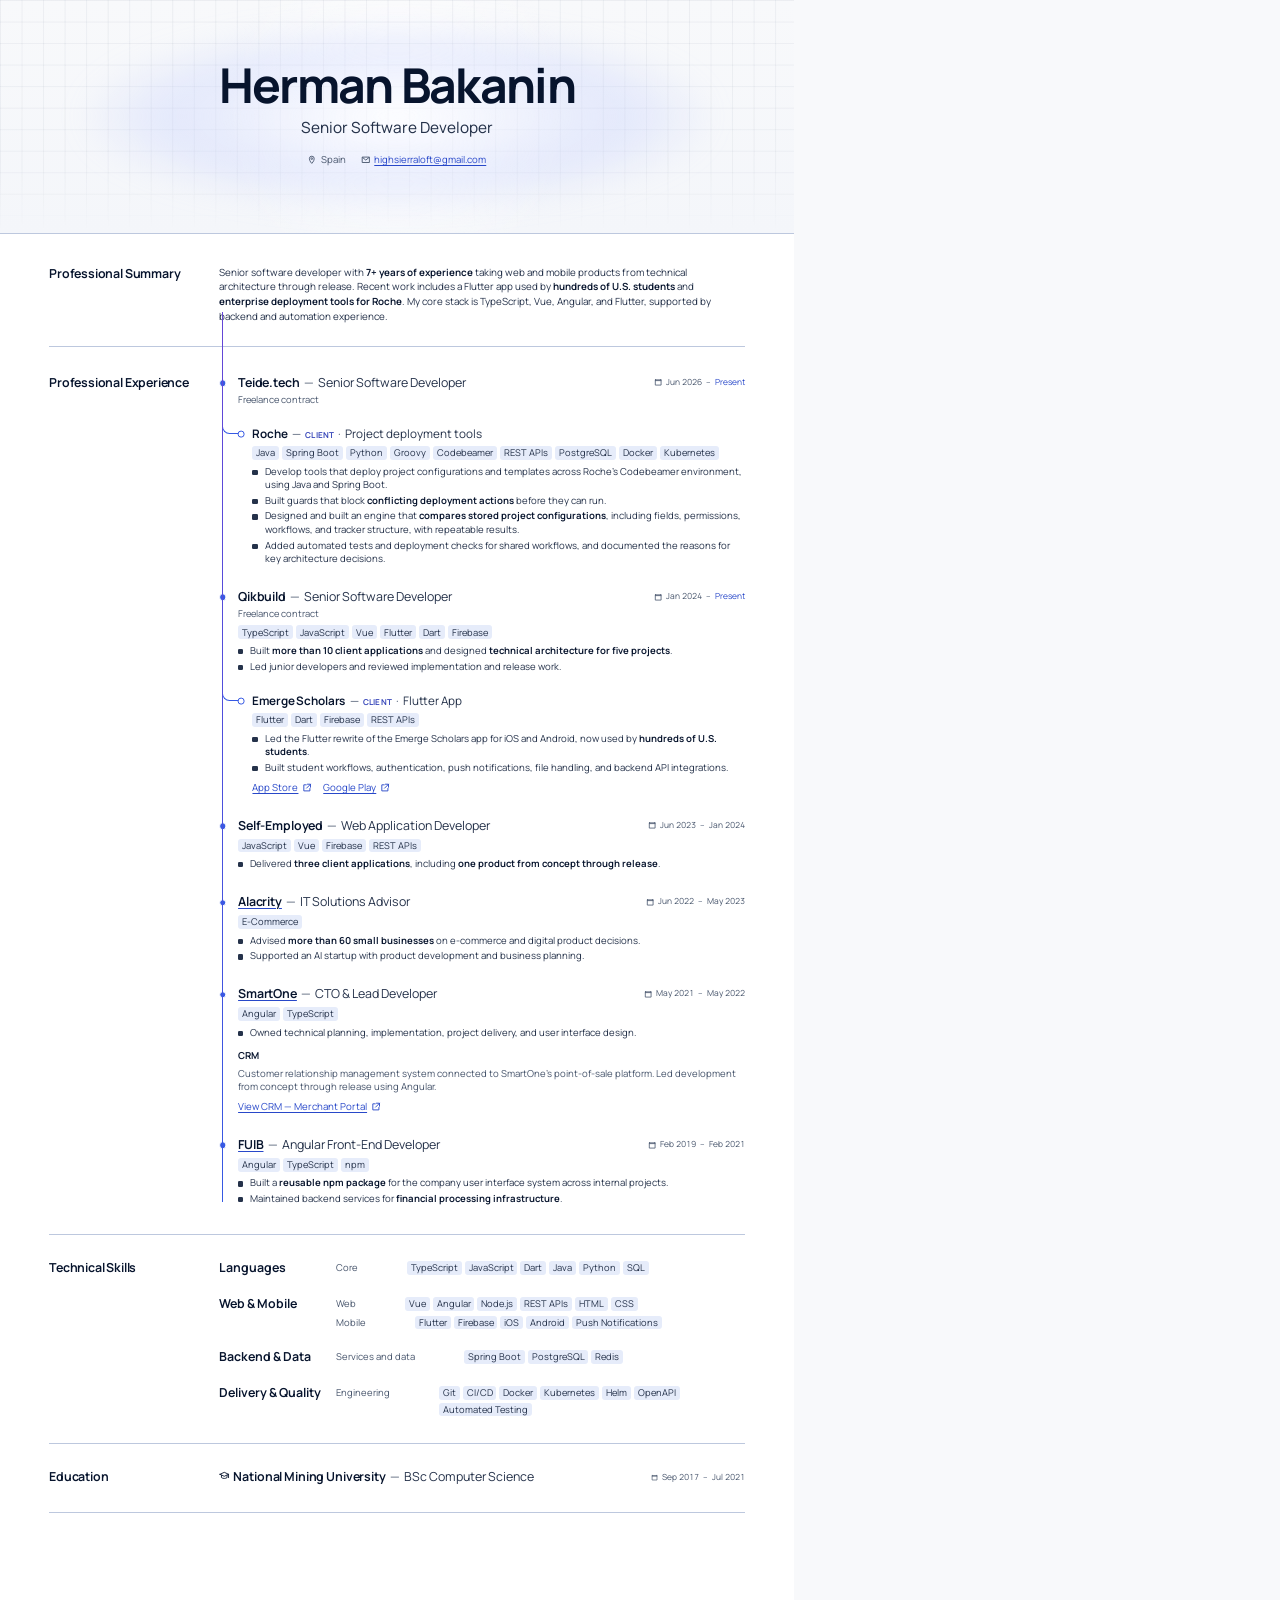
==== print/index.html @ c4bf9192 "Publish verified CV from 407e5f23e6772e6210c111d62d3211e4e3438a4f" ====
<!DOCTYPE html><html lang="en"><head><meta charset="UTF-8"><meta name="viewport" content="width=device-width, initial-scale=1"><meta name="description" content="Print-ready custom-size CV for Herman Bakanin."><link rel="icon" type="image/svg+xml" href="/favicon.svg" sizes="any"><title>Herman Bakanin — Senior Software Developer — Print</title><link rel="stylesheet" href="/_astro/BaseLayout.BjmCbSSH.css"><link rel="stylesheet" href="/_astro/print.bF3oiLSm.css"></head><body><div data-print-page><main class="cv-shell" data-cv-mode="print"><div class="cv-surface"><header class="hero" data-hero><canvas class="hero__grid-canvas" data-hero-grid aria-hidden="true"></canvas><div class="hero__content"><h1>Herman Bakanin</h1><p class="hero__title">Senior Software Developer</p><ul class="hero__contact" aria-label="Contact details"><li><svg class="icon" aria-hidden="true" width="16" height="16" viewBox="0 0 16 16" fill="none" xmlns="http://www.w3.org/2000/svg"><path d="M8 14s4-3.8 4-8a4 4 0 1 0-8 0c0 4.2 4 8 4 8Z" stroke="currentColor" stroke-width="1.5"></path><circle cx="8" cy="6" r="1.4" stroke="currentColor" stroke-width="1.5"></circle></svg><span>Spain</span></li><li><svg class="icon" aria-hidden="true" width="16" height="16" viewBox="0 0 16 16" fill="none" xmlns="http://www.w3.org/2000/svg"><path d="M2 3.5h12v9H2v-9Zm.5.5L8 8.5 13.5 4" stroke="currentColor" stroke-width="1.5" stroke-linejoin="round"></path></svg><a href="mailto:highsierraloft@gmail.com">highsierraloft@gmail.com</a></li></ul></div></header><section class="cv-section" id="professional-summary" aria-labelledby="professional-summary-heading" data-cv-section><div class="cv-section__label"><h2 id="professional-summary-heading">Professional Summary</h2></div><div class="cv-section__content"><div class="reveal" data-reveal><p class="bio">Senior software developer with <strong>7+ years of experience</strong> taking web and mobile products from technical architecture through release. Recent work includes a Flutter app used by <strong>hundreds of U.S. students</strong> and <strong>enterprise deployment tools for Roche</strong>. My core stack is TypeScript, Vue, Angular, and Flutter, supported by backend and automation experience.</p></div></div></section><section class="cv-section" id="professional-experience" aria-labelledby="professional-experience-heading" data-cv-section><div class="cv-section__label"><h2 id="professional-experience-heading">Professional Experience</h2></div><div class="cv-section__content"><div class="experience-timeline" data-experience-guide><span class="experience-timeline__head" aria-hidden="true"></span><div class="reveal" data-reveal><article class="experience-entry" aria-labelledby="experience-teide-tech-heading"><ul class="engagement-tree"><li><header class="entry-header"><div class="entry-header__title"><h3 id="experience-teide-tech-heading"><span>Teide.tech</span></h3><span class="entry-header__separator" aria-hidden="true">—</span><p class="entry-header__role">Senior Software Developer</p></div><span class="date-range" data-date-range-label="Jun 2026 – Present"><svg class="icon" aria-hidden="true" width="16" height="16" viewBox="0 0 16 16" fill="none" xmlns="http://www.w3.org/2000/svg"><path d="M3 2v2m10-2v2M2 5h12M2.5 3.5h11v10h-11v-10Z" stroke="currentColor" stroke-width="1.5"></path></svg><time datetime="2026-06">Jun 2026</time><span class="date-range__separator" aria-hidden="true">–</span><span class="date-range__current">Present</span></span></header><p class="entry-work-arrangement">Freelance contract</p><ul class="engagement-tree__children" data-engagement-line><li><article aria-labelledby="engagement-roche-retina-ptcm-2-heading"><header class="entry-header"><div class="entry-header__title entry-header__title--nested"><h4 id="engagement-roche-retina-ptcm-2-heading"><span>Roche</span></h4><span class="entry-header__separator" aria-hidden="true">—</span><p class="entry-header__role engagement-tree__role"><span class="engagement-tree__relationship">Client</span><span class="engagement-tree__role-separator" aria-hidden="true">·</span><span>Project deployment tools</span></p></div></header><ul class="tag-list" aria-label="Technologies"><li>Java</li><li>Spring Boot</li><li>Python</li><li>Groovy</li><li>Codebeamer</li><li>REST APIs</li><li>PostgreSQL</li><li>Docker</li><li>Kubernetes</li></ul><ul class="achievement-list"><li>Develop tools that deploy project configurations and templates across Roche’s Codebeamer environment, using Java and Spring Boot.</li><li>Built guards that block <strong>conflicting deployment actions</strong> before they can run.</li><li>Designed and built an engine that <strong>compares stored project configurations</strong>, including fields, permissions, workflows, and tracker structure, with repeatable results.</li><li>Added automated tests and deployment checks for shared workflows, and documented the reasons for key architecture decisions.</li></ul></article></li></ul></li></ul></article></div><div class="reveal" data-reveal><article class="experience-entry" aria-labelledby="experience-qikbuild-heading"><ul class="engagement-tree"><li><header class="entry-header"><div class="entry-header__title"><h3 id="experience-qikbuild-heading"><span>Qikbuild</span></h3><span class="entry-header__separator" aria-hidden="true">—</span><p class="entry-header__role">Senior Software Developer</p></div><span class="date-range" data-date-range-label="Jan 2024 – Present"><svg class="icon" aria-hidden="true" width="16" height="16" viewBox="0 0 16 16" fill="none" xmlns="http://www.w3.org/2000/svg"><path d="M3 2v2m10-2v2M2 5h12M2.5 3.5h11v10h-11v-10Z" stroke="currentColor" stroke-width="1.5"></path></svg><time datetime="2024-01">Jan 2024</time><span class="date-range__separator" aria-hidden="true">–</span><span class="date-range__current">Present</span></span></header><p class="entry-work-arrangement">Freelance contract</p><ul class="tag-list" aria-label="Technologies"><li>TypeScript</li><li>JavaScript</li><li>Vue</li><li>Flutter</li><li>Dart</li><li>Firebase</li></ul><ul class="achievement-list"><li>Built <strong>more than 10 client applications</strong> and designed <strong>technical architecture for five projects</strong>.</li><li>Led junior developers and reviewed implementation and release work.</li></ul><ul class="engagement-tree__children" data-engagement-line><li><article aria-labelledby="engagement-emerge-scholars-heading"><header class="entry-header"><div class="entry-header__title entry-header__title--nested"><h4 id="engagement-emerge-scholars-heading"><span>Emerge Scholars</span></h4><span class="entry-header__separator" aria-hidden="true">—</span><p class="entry-header__role engagement-tree__role"><span class="engagement-tree__relationship">Client</span><span class="engagement-tree__role-separator" aria-hidden="true">·</span><span>Flutter App</span></p></div></header><ul class="tag-list" aria-label="Technologies"><li>Flutter</li><li>Dart</li><li>Firebase</li><li>REST APIs</li></ul><ul class="achievement-list"><li>Led the Flutter rewrite of the Emerge Scholars app for iOS and Android, now used by <strong>hundreds of U.S. students</strong>.</li><li>Built student workflows, authentication, push notifications, file handling, and backend API integrations.</li></ul><ul class="project-links" aria-label="Emerge Scholars links"><li><a href="https://apps.apple.com/us/app/emerge-scholars/id6745508336"><span>App Store</span><svg class="icon" aria-hidden="true" width="16" height="16" viewBox="0 0 16 16" fill="none" xmlns="http://www.w3.org/2000/svg"><path d="M9 2h5v5m0-5L7.5 8.5M13 9v4H3V3h4" stroke="currentColor" stroke-width="1.5" stroke-linecap="round" stroke-linejoin="round"></path></svg></a></li><li><a href="https://play.google.com/store/apps/details?id=com.emergescholars.studentapp"><span>Google Play</span><svg class="icon" aria-hidden="true" width="16" height="16" viewBox="0 0 16 16" fill="none" xmlns="http://www.w3.org/2000/svg"><path d="M9 2h5v5m0-5L7.5 8.5M13 9v4H3V3h4" stroke="currentColor" stroke-width="1.5" stroke-linecap="round" stroke-linejoin="round"></path></svg></a></li></ul></article></li></ul></li></ul></article></div><div class="reveal" data-reveal><article class="experience-entry" aria-labelledby="experience-self-employed-heading"><ul class="engagement-tree"><li><header class="entry-header"><div class="entry-header__title"><h3 id="experience-self-employed-heading"><span>Self-Employed</span></h3><span class="entry-header__separator" aria-hidden="true">—</span><p class="entry-header__role">Web Application Developer</p></div><span class="date-range" data-date-range-label="Jun 2023 – Jan 2024"><svg class="icon" aria-hidden="true" width="16" height="16" viewBox="0 0 16 16" fill="none" xmlns="http://www.w3.org/2000/svg"><path d="M3 2v2m10-2v2M2 5h12M2.5 3.5h11v10h-11v-10Z" stroke="currentColor" stroke-width="1.5"></path></svg><time datetime="2023-06">Jun 2023</time><span class="date-range__separator" aria-hidden="true">–</span><time datetime="2024-01">Jan 2024</time></span></header><ul class="tag-list" aria-label="Technologies"><li>JavaScript</li><li>Vue</li><li>Firebase</li><li>REST APIs</li></ul><ul class="achievement-list"><li>Delivered <strong>three client applications</strong>, including <strong>one product from concept through release</strong>.</li></ul></li></ul></article></div><div class="reveal" data-reveal><article class="experience-entry" aria-labelledby="experience-alacrity-heading"><ul class="engagement-tree"><li><header class="entry-header"><div class="entry-header__title"><h3 id="experience-alacrity-heading"><a href="https://www.alacritycanada.com/">Alacrity</a></h3><span class="entry-header__separator" aria-hidden="true">—</span><p class="entry-header__role">IT Solutions Advisor</p></div><span class="date-range" data-date-range-label="Jun 2022 – May 2023"><svg class="icon" aria-hidden="true" width="16" height="16" viewBox="0 0 16 16" fill="none" xmlns="http://www.w3.org/2000/svg"><path d="M3 2v2m10-2v2M2 5h12M2.5 3.5h11v10h-11v-10Z" stroke="currentColor" stroke-width="1.5"></path></svg><time datetime="2022-06">Jun 2022</time><span class="date-range__separator" aria-hidden="true">–</span><time datetime="2023-05">May 2023</time></span></header><ul class="tag-list" aria-label="Technologies"><li>E-Commerce</li></ul><ul class="achievement-list"><li>Advised <strong>more than 60 small businesses</strong> on e-commerce and digital product decisions.</li><li>Supported an AI startup with product development and business planning.</li></ul></li></ul></article></div><div class="reveal" data-reveal><article class="experience-entry" aria-labelledby="experience-smartone-heading"><ul class="engagement-tree"><li><header class="entry-header"><div class="entry-header__title"><h3 id="experience-smartone-heading"><a href="https://www.smartoneglobal.com/">SmartOne</a></h3><span class="entry-header__separator" aria-hidden="true">—</span><p class="entry-header__role">CTO &amp; Lead Developer</p></div><span class="date-range" data-date-range-label="May 2021 – May 2022"><svg class="icon" aria-hidden="true" width="16" height="16" viewBox="0 0 16 16" fill="none" xmlns="http://www.w3.org/2000/svg"><path d="M3 2v2m10-2v2M2 5h12M2.5 3.5h11v10h-11v-10Z" stroke="currentColor" stroke-width="1.5"></path></svg><time datetime="2021-05">May 2021</time><span class="date-range__separator" aria-hidden="true">–</span><time datetime="2022-05">May 2022</time></span></header><ul class="tag-list" aria-label="Technologies"><li>Angular</li><li>TypeScript</li></ul><ul class="achievement-list"><li>Owned technical planning, implementation, project delivery, and user interface design.</li></ul><div class="experience-projects"><article class="project-entry" aria-labelledby="project-smartone-crm-heading"><header class="entry-header"><h4 id="project-smartone-crm-heading"><span>CRM</span></h4></header><p>Customer relationship management system connected to SmartOne’s point-of-sale platform. Led development from concept through release using Angular.</p><ul class="project-links" aria-label="CRM links"><li><a href="https://www.smartoneglobal.com/merchant-portal"><span>View CRM — Merchant Portal</span><svg class="icon" aria-hidden="true" width="16" height="16" viewBox="0 0 16 16" fill="none" xmlns="http://www.w3.org/2000/svg"><path d="M9 2h5v5m0-5L7.5 8.5M13 9v4H3V3h4" stroke="currentColor" stroke-width="1.5" stroke-linecap="round" stroke-linejoin="round"></path></svg></a></li></ul></article></div></li></ul></article></div><div class="reveal" data-reveal><article class="experience-entry" aria-labelledby="experience-fuib-heading"><ul class="engagement-tree"><li><header class="entry-header"><div class="entry-header__title"><h3 id="experience-fuib-heading"><a href="https://www.pumb.ua/en">FUIB</a></h3><span class="entry-header__separator" aria-hidden="true">—</span><p class="entry-header__role">Angular Front-End Developer</p></div><span class="date-range" data-date-range-label="Feb 2019 – Feb 2021"><svg class="icon" aria-hidden="true" width="16" height="16" viewBox="0 0 16 16" fill="none" xmlns="http://www.w3.org/2000/svg"><path d="M3 2v2m10-2v2M2 5h12M2.5 3.5h11v10h-11v-10Z" stroke="currentColor" stroke-width="1.5"></path></svg><time datetime="2019-02">Feb 2019</time><span class="date-range__separator" aria-hidden="true">–</span><time datetime="2021-02">Feb 2021</time></span></header><ul class="tag-list" aria-label="Technologies"><li>Angular</li><li>TypeScript</li><li>npm</li></ul><ul class="achievement-list"><li>Built a <strong>reusable npm package</strong> for the company user interface system across internal projects.</li><li>Maintained backend services for <strong>financial processing infrastructure</strong>.</li></ul></li></ul></article></div></div></div></section><section class="cv-section" id="technical-skills" aria-labelledby="technical-skills-heading" data-cv-section><div class="cv-section__label"><h2 id="technical-skills-heading">Technical Skills</h2></div><div class="cv-section__content"><div class="reveal" data-reveal><article class="skill-group" aria-labelledby="skill-group-languages-heading"><h3 id="skill-group-languages-heading">Languages</h3><dl><div class="skill-group__subgroup"><dt>Core</dt><dd><ul class="tag-list" aria-label="Technologies"><li>TypeScript</li><li>JavaScript</li><li>Dart</li><li>Java</li><li>Python</li><li>SQL</li></ul></dd></div></dl></article></div><div class="reveal" data-reveal><article class="skill-group" aria-labelledby="skill-group-web-mobile-heading"><h3 id="skill-group-web-mobile-heading">Web &amp; Mobile</h3><dl><div class="skill-group__subgroup"><dt>Web</dt><dd><ul class="tag-list" aria-label="Technologies"><li>Vue</li><li>Angular</li><li>Node.js</li><li>REST APIs</li><li>HTML</li><li>CSS</li></ul></dd></div><div class="skill-group__subgroup"><dt>Mobile</dt><dd><ul class="tag-list" aria-label="Technologies"><li>Flutter</li><li>Firebase</li><li>iOS</li><li>Android</li><li>Push Notifications</li></ul></dd></div></dl></article></div><div class="reveal" data-reveal><article class="skill-group" aria-labelledby="skill-group-backend-data-heading"><h3 id="skill-group-backend-data-heading">Backend &amp; Data</h3><dl><div class="skill-group__subgroup"><dt>Services and data</dt><dd><ul class="tag-list" aria-label="Technologies"><li>Spring Boot</li><li>PostgreSQL</li><li>Redis</li></ul></dd></div></dl></article></div><div class="reveal" data-reveal><article class="skill-group" aria-labelledby="skill-group-delivery-quality-heading"><h3 id="skill-group-delivery-quality-heading">Delivery &amp; Quality</h3><dl><div class="skill-group__subgroup"><dt>Engineering</dt><dd><ul class="tag-list" aria-label="Technologies"><li>Git</li><li>CI/CD</li><li>Docker</li><li>Kubernetes</li><li>Helm</li><li>OpenAPI</li><li>Automated Testing</li></ul></dd></div></dl></article></div></div></section><section class="cv-section" id="education" aria-labelledby="education-heading" data-cv-section><div class="cv-section__label"><h2 id="education-heading">Education</h2></div><div class="cv-section__content"><div class="reveal" data-reveal><article class="education-entry" aria-labelledby="education-national-mining-university-heading"><header class="entry-header"><div class="entry-header__title"><h3 id="education-national-mining-university-heading"><svg class="icon" aria-hidden="true" width="16" height="16" viewBox="0 0 16 16" fill="none" xmlns="http://www.w3.org/2000/svg"><path d="m1.5 5 6.5-3 6.5 3L8 8 1.5 5Zm2.25 1.5V10c2.35 1.75 6.15 1.75 8.5 0V6.5M14.5 5v5" stroke="currentColor" stroke-width="1.35" stroke-linecap="round" stroke-linejoin="round"></path></svg><span>National Mining University</span></h3><span class="entry-header__separator" aria-hidden="true">—</span><p class="entry-header__role">BSc Computer Science</p></div><span class="date-range" data-date-range-label="Sep 2017 – Jul 2021"><svg class="icon" aria-hidden="true" width="16" height="16" viewBox="0 0 16 16" fill="none" xmlns="http://www.w3.org/2000/svg"><path d="M3 2v2m10-2v2M2 5h12M2.5 3.5h11v10h-11v-10Z" stroke="currentColor" stroke-width="1.5"></path></svg><time datetime="2017-09">Sep 2017</time><span class="date-range__separator" aria-hidden="true">–</span><time datetime="2021-07">Jul 2021</time></span></header></article></div></div></section></div></main></div></body></html>
---- _astro/BaseLayout.BjmCbSSH.css ----
@font-face{font-family:Manrope Variable;font-style:normal;font-display:swap;font-weight:200 800;src:url([data-uri])format("woff2-variations");unicode-range:U+460-52F,U+1C80-1C8A,U+20B4,U+2DE0-2DFF,U+A640-A69F,U+FE2E-FE2F}@font-face{font-family:Manrope Variable;font-style:normal;font-display:swap;font-weight:200 800;src:url(/_astro/manrope-cyrillic-wght-normal.Dvxsihut.woff2)format("woff2-variations");unicode-range:U+301,U+400-45F,U+490-491,U+4B0-4B1,U+2116}@font-face{font-family:Manrope Variable;font-style:normal;font-display:swap;font-weight:200 800;src:url(/_astro/manrope-greek-wght-normal.DL7QRZyv.woff2)format("woff2-variations");unicode-range:U+370-377,U+37A-37F,U+384-38A,U+38C,U+38E-3A1,U+3A3-3FF}@font-face{font-family:Manrope Variable;font-style:normal;font-display:swap;font-weight:200 800;src:url(/_astro/manrope-vietnamese-wght-normal.usUDDRr7.woff2)format("woff2-variations");unicode-range:U+102-103,U+110-111,U+128-129,U+168-169,U+1A0-1A1,U+1AF-1B0,U+300-301,U+303-304,U+308-309,U+323,U+329,U+1EA0-1EF9,U+20AB}@font-face{font-family:Manrope Variable;font-style:normal;font-display:swap;font-weight:200 800;src:url(/_astro/manrope-latin-ext-wght-normal.Ch3YOpNY.woff2)format("woff2-variations");unicode-range:U+100-2BA,U+2BD-2C5,U+2C7-2CC,U+2CE-2D7,U+2DD-2FF,U+304,U+308,U+329,U+1D00-1DBF,U+1E00-1E9F,U+1EF2-1EFF,U+2020,U+20A0-20AB,U+20AD-20C0,U+2113,U+2C60-2C7F,U+A720-A7FF}@font-face{font-family:Manrope Variable;font-style:normal;font-display:swap;font-weight:200 800;src:url(/_astro/manrope-latin-wght-normal.DHIcAJRg.woff2)format("woff2-variations");unicode-range:U+??,U+131,U+152-153,U+2BB-2BC,U+2C6,U+2DA,U+2DC,U+304,U+308,U+329,U+2000-206F,U+20AC,U+2122,U+2191,U+2193,U+2212,U+2215,U+FEFF,U+FFFD}:root{color-scheme:light;--color-canvas:#f8f9fb;--color-canvas-deep:#eef1f6;--color-surface:#fff;--color-structure:#e6ecfa;--color-structure-soft:#f0f2f6;--color-rule:#bdc8de;--color-text:#25324a;--color-text-strong:#07142d;--color-text-muted:#46546b;--color-text-subtle:#526079;--color-violet:#6546d6;--color-blue:#3659e3;--color-link:#2848c9;--color-client:#3343b8;--color-focus:#2848c9;--color-selection:#d9deff;--font-sans:"Manrope Variable", Manrope, system-ui, -apple-system, BlinkMacSystemFont, "Segoe UI", sans-serif;--font-size-entry:clamp(1rem, .96rem + .08vw, 1.02rem);--font-size-entry-nested:clamp(.9375rem, .9rem + .1vw, .98rem);--space-1:.25rem;--space-2:.5rem;--space-3:.75rem;--space-4:1rem;--space-5:1.5rem;--space-6:2rem;--space-7:3rem;--space-8:4.5rem;--radius-sm:.3rem;--radius-md:.7rem;--content-max:78rem;--section-content-max:46rem;--reading-max:72ch;--focus-ring-width:.1875rem;--focus-ring-offset:.1875rem;--motion-fast:.16s;--motion-medium:.36s;--motion-reveal:.52s;--ease-out:cubic-bezier(.22, 1, .36, 1)}*,:before,:after{box-sizing:border-box}html{background:var(--color-canvas);min-width:320px;color:var(--color-text);font-family:var(--font-sans);font-synthesis:none;text-rendering:optimizelegibility}body{background:var(--color-canvas);min-height:100vh;color:var(--color-text);margin:0;font-size:clamp(.9375rem,.91rem + .12vw,1rem);line-height:1.65}h1,h2,h3,h4,p,ul,ol,dl,dd{margin-block:0}ul,ol{padding-inline-start:0}h1,h2,h3,h4{color:var(--color-text-strong);text-wrap:balance;font-weight:650;line-height:1.18}p,li,dd{text-wrap:pretty}a{color:inherit;overflow-wrap:anywhere;text-underline-offset:.2em;text-decoration-thickness:.08em}a:hover{color:var(--color-text-strong)}:focus-visible{border-radius:var(--radius-sm);outline:var(--focus-ring-width) solid var(--color-focus);outline-offset:var(--focus-ring-offset)}::selection{background:var(--color-selection);color:var(--color-text-strong)}@media (prefers-reduced-motion:reduce){html{scroll-behavior:auto}*,:before,:after{scroll-behavior:auto!important;transition-duration:.01ms!important;animation-duration:.01ms!important;animation-iteration-count:1!important}}.cv-shell{background:var(--color-canvas);min-height:100vh}.cv-shell[data-cv-mode=web]{background:var(--color-surface)}.cv-surface{width:min(100%, var(--content-max));padding-inline:clamp(var(--space-4), 4vw, var(--space-7));background:var(--color-surface);margin-inline:auto}.hero{--hero-progress:0;isolation:isolate;border-bottom:1px solid var(--color-rule);background:radial-gradient(ellipse at 50% 25%, #e4eafd, transparent 65%), linear-gradient(180deg, var(--color-canvas), #eef2fb);place-items:center;width:100vi;min-height:clamp(16.5rem,28vw,22rem);margin-inline:calc(50% - 50vi);display:grid;position:relative;overflow:clip}.hero__grid-canvas{z-index:-2;pointer-events:none;width:100%;height:100%;display:none;position:absolute;inset:0}.hero[data-grid-state=ready] .hero__grid-canvas{display:block}.hero[data-grid-state=ready]:before{opacity:calc(.24 - var(--hero-progress) * .06)}.hero:before{z-index:-2;background-image:linear-gradient(#4e5c781a 1px,#0000 1px),linear-gradient(90deg,#4e5c781a 1px,#0000 1px);background-position:0 calc(var(--hero-progress) * 1.25rem), calc(var(--hero-progress) * .75rem) 0;content:"";opacity:calc(.78 - var(--hero-progress) * .18);background-size:2rem 2rem;position:absolute;inset:0;mask-image:linear-gradient(#000 4%,#000000d1 72%,#0000 100%)}.hero:after{z-index:-1;content:"";filter:blur(1rem);width:min(58rem,130vw);height:min(24rem,72vw);opacity:calc(1 - var(--hero-progress) * .28);will-change:opacity;background:radial-gradient(#ffffffa6,#bac7ff4d 52%,#0000 74%);border-radius:50%;position:absolute}.hero__content{z-index:1;width:min(100% - 2rem,52rem);padding-block:clamp(var(--space-6), 4vw, var(--space-7));text-align:center;position:relative}.hero h1{letter-spacing:-.035em;font-size:clamp(2rem,7vw,3.9rem);font-weight:720;line-height:1.02}.hero__title{margin-top:var(--space-4);color:var(--color-text);font-size:clamp(1.05rem,1rem + .6vw,1.4rem);font-weight:430}.hero__contact{justify-content:center;align-items:center;gap:var(--space-2) var(--space-5);margin-top:var(--space-5);color:var(--color-text-muted);flex-wrap:wrap;font-size:.9rem;list-style:none;display:flex}.hero__contact li,.hero__contact a{align-items:center;gap:var(--space-2);min-width:0;display:inline-flex}.cv-footer{padding-block:var(--space-5) var(--space-6);text-align:center}.cv-download{min-block-size:2.75rem;padding-inline:var(--space-2);color:var(--color-text);opacity:.7;transition:opacity var(--motion-fast) var(--ease-out);align-items:center;font-size:.8125rem;font-weight:400;display:inline-flex}.cv-download:hover,.cv-download:focus-visible{opacity:1}.hero__contact a{color:var(--color-link);min-block-size:1.5rem}.icon{flex:none;width:1em;height:1em}.marker{object-fit:contain;flex:none;width:1.1rem;height:1.1rem}.cv-section{padding-block:clamp(var(--space-7), 5vw, var(--space-8));border-bottom:1px solid var(--color-rule);display:block;position:relative}.cv-section__label,.cv-section__content,.reveal{min-width:0}.cv-section__label h2{color:var(--color-text-strong);letter-spacing:-.015em;font-size:clamp(.98rem,.94rem + .15vw,1.08rem)}.cv-section__label{width:12.25rem;position:absolute;inset-inline-start:0}.cv-section__content{width:min(100%, var(--section-content-max));margin-inline:auto}.cv-section__content>.reveal+.reveal{margin-top:var(--space-6)}#professional-summary .cv-section__content,#education .education-entry>p{max-width:var(--reading-max)}.bio{color:var(--color-text);font-size:clamp(1rem,.96rem + .2vw,1.075rem);line-height:1.75}.bio strong,.achievement-list strong{color:var(--color-text-strong);font-weight:650}.education-entry,.experience-entry,.project-entry,.skill-group{min-width:0}.education-entry>p,.project-entry>p{margin-top:var(--space-3);color:var(--color-text-muted)}.project-entry>p{max-width:72ch}.entry-header{align-items:baseline;gap:var(--space-1) var(--space-2);grid-template-columns:minmax(0,1fr) max-content;display:grid}.entry-header__title{min-width:0;font-size:var(--font-size-entry);flex-wrap:wrap;align-items:flex-start;gap:.38em;line-height:1.18;display:flex;position:relative}.entry-header__title--nested{font-size:var(--font-size-entry-nested)}.entry-work-arrangement{margin-top:var(--space-1);color:var(--color-text-muted);font-size:.875rem}.entry-header h3,.entry-header h4{min-width:0;font-size:inherit;letter-spacing:-.012em;line-height:inherit;flex:0 auto;align-items:baseline;gap:.38em;display:inline-flex}.entry-header h3 a{color:var(--color-text-strong);text-decoration-color:var(--color-link)}.entry-header h3 a:hover{color:var(--color-link)}.experience-projects{margin-top:var(--space-4)}.experience-projects h4{font-size:var(--font-size-entry-nested)}.experience-projects .project-links{justify-content:flex-start}.experience-projects .project-links a{min-block-size:2.75rem}.entry-header .marker{width:1em;height:1em}.education-entry .entry-header__title{gap:.1em}.education-entry .entry-header h3{gap:.18em}.education-entry .icon{width:.85em;height:.85em}.entry-header__separator{color:var(--color-text-muted)}.entry-header__role{min-width:0;color:var(--color-text);font-size:inherit;line-height:inherit}.date-range{color:var(--color-text-muted);font-variant-numeric:tabular-nums;flex-wrap:wrap;justify-self:end;align-items:center;gap:.38rem;font-size:.79rem;display:inline-flex}.date-range__separator{color:var(--color-text-subtle)}.date-range__current{color:var(--color-link)}.tag-list{min-width:0;margin-top:var(--space-2);flex-wrap:wrap;gap:.35rem;list-style:none;display:flex}.tag-list li{border-radius:var(--radius-sm);background:var(--color-structure);max-width:100%;color:var(--color-text);overflow-wrap:normal;white-space:nowrap;padding:.16rem .48rem;font-size:.76rem;line-height:1.35}.achievement-list{margin-top:var(--space-2);color:var(--color-text);overflow-wrap:anywhere;grid-template-columns:minmax(0,1fr);gap:.3rem;font-size:.9rem;list-style:none;display:grid}.achievement-list li{padding-left:1.1rem;position:relative}.achievement-list li:before{background:var(--color-text);content:"";border-radius:.1rem;width:.4rem;height:.4rem;position:absolute;top:.68em;left:0}.engagement-tree,.engagement-tree__children{margin:0;list-style:none}.experience-timeline{--experience-guide-progress:1;--timeline-indent:2rem;--timeline-line-x:.35rem;--timeline-line-width:2px;--timeline-line-half:1px;--employer-dot-size:.6rem;padding-left:var(--timeline-indent);position:relative}.experience-timeline:before,.experience-timeline:after{top:.35rem;bottom:.35rem;left:var(--timeline-line-x);width:var(--timeline-line-width);content:"";position:absolute}.experience-timeline:before{background:var(--color-rule)}.experience-timeline:after{background:linear-gradient(to bottom, var(--color-violet), var(--color-blue))}.experience-timeline[data-guide-motion]:after{transform:scaleY(var(--experience-guide-progress));transform-origin:top;will-change:transform}.experience-timeline__head{display:none}.experience-timeline[data-guide-motion]>.experience-timeline__head{z-index:1;top:0;left:calc(var(--timeline-line-x) + var(--timeline-line-half));border:2px solid var(--color-surface);background:var(--color-blue);width:.7rem;height:.7rem;opacity:var(--guide-head-opacity,0);pointer-events:none;transform:translate3d(-50%, calc(var(--guide-head-y,0px) - 50%), 0);border-radius:50%;display:block;position:absolute;box-shadow:0 0 0 4px #3659e326,0 0 16px #3659e373}.experience-timeline>.reveal{position:relative}.experience-timeline>.reveal+.reveal{margin-top:var(--space-6)}.experience-timeline>.reveal .engagement-tree>li>.entry-header>.entry-header__title:before{top:.5lh;left:calc(var(--timeline-indent) * -1 + var(--timeline-line-x) + var(--timeline-line-half));width:var(--employer-dot-size);height:var(--employer-dot-size);border:1px solid var(--color-surface);background:var(--color-blue);content:"";border-radius:50%;position:absolute;transform:translate(-50%,-50%)}.experience-entry[data-guide-state=upcoming]>.engagement-tree>li>.entry-header>.entry-header__title:before{border-color:var(--color-text-subtle);background:var(--color-surface)}.experience-entry[data-guide-state=active]>.engagement-tree>li>.entry-header>.entry-header__title:before{box-shadow:0 0 0 4px #3659e326}.experience-entry[data-guide-state=active]>.engagement-tree>li>.entry-header h3,.experience-entry[data-guide-state=active]>.engagement-tree>li>.entry-header h3 a{color:var(--color-link)}.engagement-tree{position:relative}.engagement-tree__children{--branch-indent:3rem;--branch-marker-center-gap:1rem;--branch-rise:var(--space-5);--client-axis-y:calc(var(--font-size-entry-nested) * .59);--client-dot-radius:.29rem;--client-dot-size:.58rem;gap:var(--space-5);margin-top:var(--space-5);margin-left:calc(var(--timeline-indent) * -1 + var(--timeline-line-x));padding-left:var(--branch-indent);grid-template-columns:minmax(0,1fr);display:grid;position:relative}.engagement-tree__children:before,.engagement-tree__children:after{top:calc(var(--branch-rise) * -1);width:calc(var(--branch-indent) - var(--branch-marker-center-gap));height:calc(var(--branch-rise) + var(--client-axis-y) + var(--timeline-line-half));border-bottom:var(--timeline-line-width) solid var(--color-blue);border-left:var(--timeline-line-width) solid var(--color-blue);content:"";border-bottom-left-radius:.8rem;position:absolute;left:0}.engagement-tree__children:after{content:none}[data-guide-motion] .engagement-tree__children:before{border-color:var(--color-rule)}[data-guide-motion] .engagement-tree__children:after{clip-path:inset(0 calc((1 - var(--branch-progress,0)) * 100%) 0 0);content:""}.engagement-tree__children .entry-header__title:before{top:.5lh;left:calc(var(--branch-marker-center-gap) * -1);width:var(--client-dot-size);height:var(--client-dot-size);border:2px solid var(--color-blue);background:var(--color-surface);content:"";border-radius:50%;position:absolute;transform:translate(-50%,-50%)}.engagement-tree__children[data-guide-state=passed] .entry-header__title:before{background:var(--color-blue)}.engagement-tree__role{flex-wrap:wrap;align-items:baseline;gap:.3em;display:inline-flex}.engagement-tree__relationship{color:var(--color-client);font-size:inherit;letter-spacing:.04em;text-transform:uppercase;font-weight:650}.engagement-tree__role-separator{color:var(--color-text-subtle)}.project-entry>.entry-header{grid-template-columns:1fr}.project-entry+.project-entry{margin-top:var(--space-6)}.project-links{justify-content:flex-end;gap:var(--space-3);margin-top:var(--space-3);flex-wrap:wrap;list-style:none;display:flex}.project-links a{align-items:center;gap:var(--space-2);color:var(--color-link);font-size:.88rem;display:inline-flex}.engagement-tree__children .project-links{justify-content:flex-start}.engagement-tree__children .project-links a{min-block-size:2.75rem}#technical-skills .cv-section__content>.reveal+.reveal{margin-top:var(--space-5)}.skill-group{align-items:start;gap:var(--space-4);grid-template-columns:9rem minmax(0,1fr);display:grid}.skill-group h3{font-size:1.02rem}.skill-group dl{gap:var(--space-2);margin-top:0;display:grid}.skill-group__subgroup{align-items:start;gap:var(--space-3);grid-template-columns:max-content minmax(0,1fr);display:grid}.skill-group dt{color:var(--color-text-muted);padding-top:.2rem;font-size:.82rem}.skill-group dd{min-width:0}.skill-group .tag-list{margin-top:0}@media (width<=77rem){.cv-section{gap:var(--space-5);grid-template-columns:minmax(0,1fr);display:grid}.cv-section__label{width:auto;position:static}.entry-header{grid-template-columns:minmax(0,1fr)}.date-range{margin-top:var(--space-1);justify-self:start}}@media (width<=720px){.cv-surface{padding-inline:clamp(var(--space-4), 5vw, var(--space-5))}.hero:before{background-size:1.5rem 1.5rem}.hero__content{padding-block:var(--space-6)}.entry-header__title{gap:var(--space-1);grid-template-columns:minmax(0,1fr);display:grid}.entry-header__separator{display:none}.cv-section{padding-block:var(--space-7)}.cv-section__label h2{font-size:1.06rem}.experience-timeline{--timeline-indent:1.25rem;--timeline-line-x:.25rem}.engagement-tree__children{--branch-indent:2.25rem}.project-links{justify-content:flex-start}.skill-group__subgroup{gap:var(--space-1);grid-template-columns:minmax(0,1fr)}.skill-group{gap:var(--space-2);grid-template-columns:minmax(0,1fr)}}@media (width<=430px){.cv-surface{padding-inline:clamp(var(--space-2), 3vw, var(--space-3))}.cv-section{gap:var(--space-4)}.entry-header__title{gap:.22em}.experience-timeline{--timeline-indent:1rem;--timeline-line-x:.2rem}.engagement-tree__children{--branch-indent:1.65rem}.hero__contact{align-items:center;gap:var(--space-2);flex-direction:column}.hero h1{letter-spacing:-.03em}.tag-list li{font-size:.74rem}}@media (width>=77.001rem){#professional-summary .cv-section__label{transform:translateY(.3125rem)}#professional-experience .experience-timeline:before,#professional-experience .experience-timeline:after{top:calc(clamp(var(--space-7), 5vw, var(--space-8)) * -1)}}@media (prefers-reduced-motion:reduce){.experience-timeline__head,.hero__grid-canvas{display:none!important}.hero:before,.hero:after,.experience-timeline:after,.experience-timeline[data-guide-motion]:after{transform:none}}
---- _astro/print.bF3oiLSm.css ----
@page{size:210mm 430mm;margin:0}html{background:var(--color-canvas);width:210mm;min-width:210mm;height:430mm}body{background:var(--color-canvas);isolation:isolate;-webkit-print-color-adjust:exact;print-color-adjust:exact;width:210mm;min-width:210mm;height:430mm;min-height:430mm;margin:0;font-size:7.2pt;line-height:1.36;position:relative;overflow:hidden}body:before{z-index:0;background:var(--color-canvas);content:"";position:fixed;inset:-1mm}[data-print-page]{z-index:1;background:var(--color-canvas);width:210mm;height:430mm;color:var(--color-text);-webkit-print-color-adjust:exact;print-color-adjust:exact;position:relative;overflow:hidden}[data-print-page] p,[data-print-page] li,[data-print-page] dd{text-wrap:wrap}[data-print-page],[data-print-page] *,[data-print-page] :before,[data-print-page] :after{transition:none!important;animation:none!important}[data-print-page] .cv-shell{background:var(--color-canvas);width:100%;min-height:0}[data-print-page] .cv-surface{background:var(--color-surface);width:100%;min-height:430mm;margin:0;padding-inline:13mm}[data-print-page] .hero{border-bottom-color:var(--color-rule);background:radial-gradient(circle at 50% 48%, #fffffff0, transparent 42%), linear-gradient(180deg, var(--color-canvas), #f4f6fa);width:auto;height:62mm;min-height:62mm;margin-inline:-13mm}[data-print-page] .hero__grid-canvas,[data-print-page] .experience-timeline__head{display:none!important}[data-print-page] .experience-projects{margin-top:2.5mm}[data-print-page] .experience-projects h4{font-size:8.8pt}[data-print-page] .experience-projects .project-entry>p{margin-top:1.3mm;font-size:7.2pt;line-height:1.4}[data-print-page] .hero:before{opacity:.7;background-position:0 0,0 0;background-size:5.7mm 5.7mm}[data-print-page] .hero:after{filter:blur(4mm);opacity:1;width:165mm;height:48mm;transform:none}[data-print-page] .hero__content{width:100%;padding:0;transform:none}[data-print-page] .hero h1{letter-spacing:-.035em;white-space:nowrap;font-size:36pt;font-weight:720;line-height:1.02}[data-print-page] .hero__title{white-space:nowrap;margin-top:2.4mm;font-size:11.5pt;line-height:1.2}[data-print-page] .hero__contact{gap:4mm;margin-top:2.8mm;font-size:7.2pt;line-height:1.25}[data-print-page] .hero__contact li,[data-print-page] .hero__contact a{gap:1mm}[data-print-page] .cv-section{border-bottom:.2mm solid var(--color-rule);grid-template-columns:39mm minmax(0,1fr);gap:6mm;padding-block:5.6mm;display:grid}[data-print-page] #professional-summary{padding-top:8mm;padding-bottom:6mm}[data-print-page] #professional-experience{padding-top:7.5mm;padding-bottom:7.5mm}[data-print-page] #selected-projects{padding-top:6.6mm;padding-bottom:7.9mm}[data-print-page] #technical-skills,[data-print-page] #education{padding-top:7mm;padding-bottom:7mm}[data-print-page] .cv-section__label{width:auto;position:static}[data-print-page] #professional-summary .cv-section__label{transform:translateY(.5mm)}[data-print-page] .cv-section__content{width:100%;margin-inline:0}[data-print-page] .cv-section__label h2,[data-print-page] .skill-group h3{white-space:nowrap;font-size:9.3pt;line-height:1.2}[data-print-page] .skill-group dt{white-space:nowrap}[data-print-page] .entry-header__title{white-space:nowrap;gap:1.1mm;font-size:9.3pt;line-height:1.2}[data-print-page] .entry-header__title--nested{font-size:8.8pt}[data-print-page] .entry-header{grid-template-columns:minmax(0,1fr) max-content;gap:.8mm 1.3mm}[data-print-page] .entry-header h3,[data-print-page] .entry-header h4{font-size:inherit;white-space:nowrap;gap:1mm}[data-print-page] .entry-header__role{line-height:inherit;white-space:nowrap}[data-print-page] .entry-work-arrangement{margin-top:.8mm;font-size:7pt}[data-print-page] .date-range{white-space:nowrap;flex-wrap:nowrap;justify-self:end;gap:1mm;margin-top:0;font-size:6.3pt}[data-print-page] .marker{width:3.2mm;height:3.2mm}[data-print-page] .bio{font-size:7.4pt;line-height:1.5}[data-print-page] #professional-summary .cv-section__content,[data-print-page] #education .education-entry>p,[data-print-page] .project-entry>p{max-width:none}[data-print-page] #professional-summary .cv-section__content{max-width:132mm}[data-print-page] .education-entry>p,[data-print-page] .project-entry>p{margin-top:2.1mm}[data-print-page] .cv-section__content>.reveal+.reveal{margin-top:4.2mm}[data-print-page] .experience-timeline{--experience-guide-progress:1;--employer-dot-size:2mm;--timeline-indent:5mm;--timeline-line-x:.8mm;--timeline-line-half:.1mm;--timeline-line-width:.2mm;padding-left:var(--timeline-indent)}[data-print-page] .experience-timeline:before,[data-print-page] .experience-timeline:after{top:-7.5mm;bottom:.9mm;left:var(--timeline-line-x);width:var(--timeline-line-width)}[data-print-page] .experience-timeline>.reveal+.reveal{margin-top:6.5mm}[data-print-page] .experience-timeline>.reveal .engagement-tree>li>.entry-header>.entry-header__title:before{border-width:.2mm}[data-print-page] .tag-list{gap:.8mm;margin-top:1.3mm}[data-print-page] .tag-list li{border-radius:.8mm;padding:.28mm 1.05mm;font-size:7pt;line-height:1.25}[data-print-page] .achievement-list{gap:.6mm;margin-top:1.3mm;font-size:7.2pt;line-height:1.4}[data-print-page] .achievement-list li{padding-left:3.2mm}[data-print-page] .achievement-list li:before{border-radius:.35mm;width:1.4mm;height:1.4mm;top:.52em}[data-print-page] .engagement-tree{padding-left:0}[data-print-page] .engagement-tree__children{--branch-indent:8mm;--branch-marker-center-gap:3mm;--branch-rise:5.5mm;--client-axis-y:1.863mm;--client-dot-radius:.9mm;--client-dot-size:1.8mm;padding-left:var(--branch-indent);gap:4mm;margin-top:5.5mm;margin-left:-4.2mm}[data-print-page] .engagement-tree__children:before{border-bottom-width:.2mm;border-left-width:.2mm;border-bottom-left-radius:2mm}[data-print-page] .engagement-tree__children .entry-header__title:before{border-width:.45mm}[data-print-page] .engagement-tree__role{gap:1mm}[data-print-page] .engagement-tree__relationship{letter-spacing:.03em;font-size:6.1pt}[data-print-page] .project-entry+.project-entry,[data-print-page] #technical-skills .cv-section__content>.reveal+.reveal{margin-top:5.5mm}[data-print-page] .project-links{gap:3mm;margin-top:1.8mm;font-size:7.3pt}[data-print-page] .project-links a{gap:1mm;min-block-size:0;font-size:7.3pt}[data-print-page] .skill-group{grid-template-columns:28mm minmax(0,1fr);gap:3mm}[data-print-page] .skill-group dl{gap:1.2mm;margin-top:0}[data-print-page] .skill-group__subgroup{grid-template-columns:max-content minmax(0,1fr);gap:2.2mm}[data-print-page] .skill-group dt{padding-top:.3mm;font-size:7.1pt}[data-print-page] .skill-group .tag-list{margin-top:0}[data-print-page] .education-entry,[data-print-page] .experience-entry,[data-print-page] .project-entry,[data-print-page] .skill-group,[data-print-page] .engagement-tree>li,[data-print-page] .engagement-tree__children>li{break-inside:avoid}
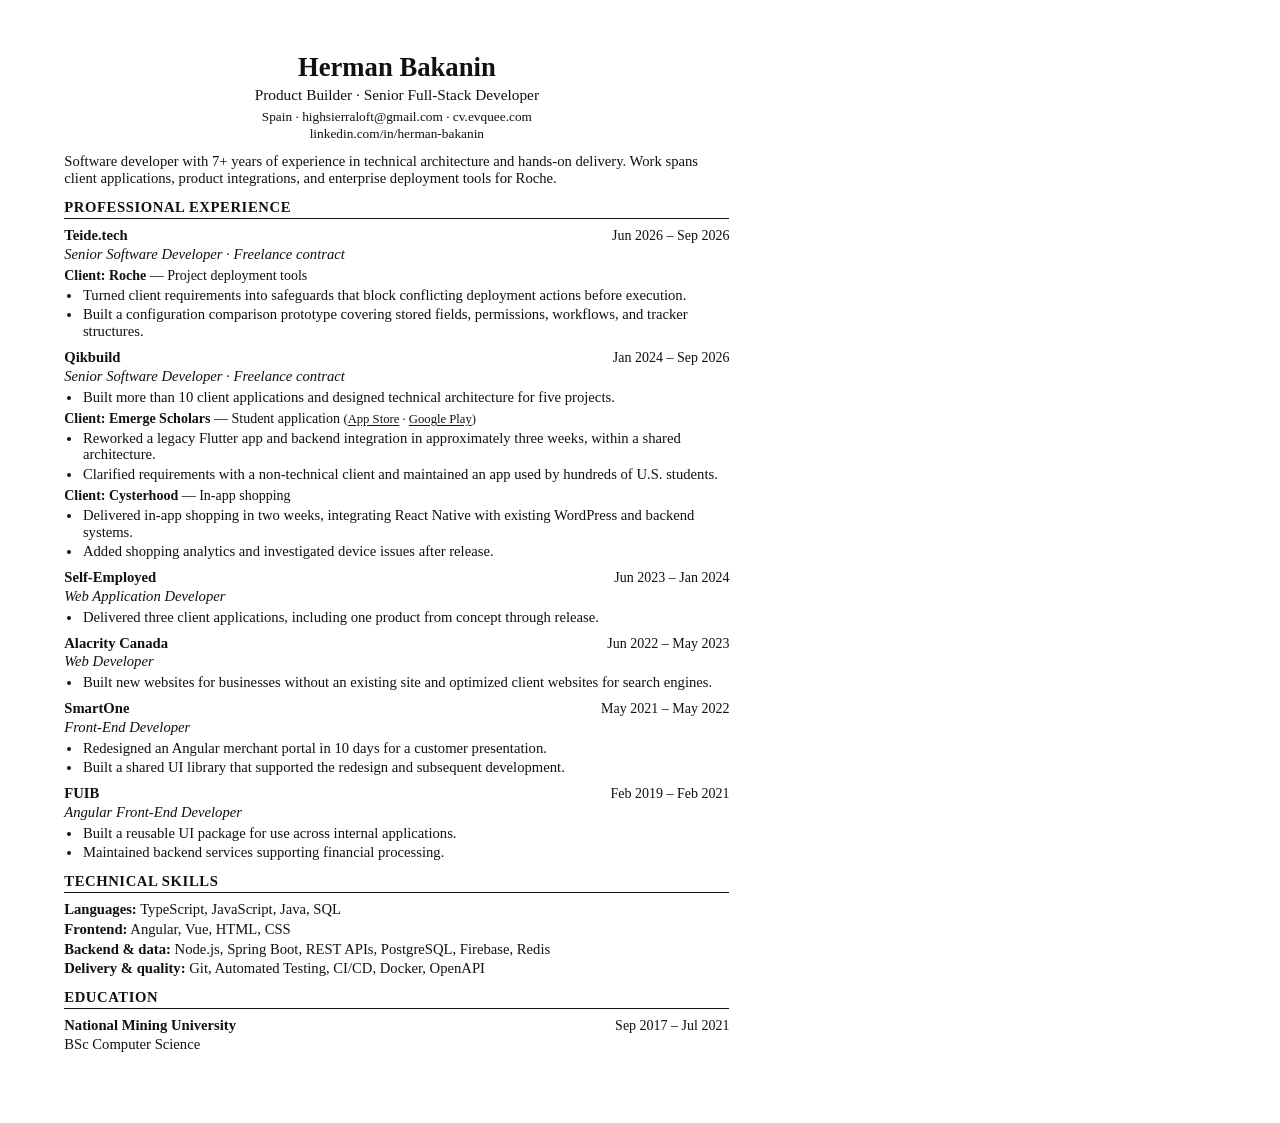
==== commit b86beee5: "Publish verified CV from bf7a2687767ae88da716482c8b78303218f14410" ====
--- a/print/index.html
+++ b/print/index.html
@@ -1 +1,3 @@
-<!DOCTYPE html><html lang="en"><head><meta charset="UTF-8"><meta name="viewport" content="width=device-width, initial-scale=1"><meta name="description" content="Print-ready custom-size CV for Herman Bakanin."><link rel="icon" type="image/svg+xml" href="/favicon.svg" sizes="any"><title>Herman Bakanin — Senior Software Developer — Print</title><link rel="stylesheet" href="/_astro/BaseLayout.BjmCbSSH.css"><link rel="stylesheet" href="/_astro/print.bF3oiLSm.css"></head><body><div data-print-page><main class="cv-shell" data-cv-mode="print"><div class="cv-surface"><header class="hero" data-hero><canvas class="hero__grid-canvas" data-hero-grid aria-hidden="true"></canvas><div class="hero__content"><h1>Herman Bakanin</h1><p class="hero__title">Senior Software Developer</p><ul class="hero__contact" aria-label="Contact details"><li><svg class="icon" aria-hidden="true" width="16" height="16" viewBox="0 0 16 16" fill="none" xmlns="http://www.w3.org/2000/svg"><path d="M8 14s4-3.8 4-8a4 4 0 1 0-8 0c0 4.2 4 8 4 8Z" stroke="currentColor" stroke-width="1.5"></path><circle cx="8" cy="6" r="1.4" stroke="currentColor" stroke-width="1.5"></circle></svg><span>Spain</span></li><li><svg class="icon" aria-hidden="true" width="16" height="16" viewBox="0 0 16 16" fill="none" xmlns="http://www.w3.org/2000/svg"><path d="M2 3.5h12v9H2v-9Zm.5.5L8 8.5 13.5 4" stroke="currentColor" stroke-width="1.5" stroke-linejoin="round"></path></svg><a href="mailto:highsierraloft@gmail.com">highsierraloft@gmail.com</a></li></ul></div></header><section class="cv-section" id="professional-summary" aria-labelledby="professional-summary-heading" data-cv-section><div class="cv-section__label"><h2 id="professional-summary-heading">Professional Summary</h2></div><div class="cv-section__content"><div class="reveal" data-reveal><p class="bio">Senior software developer with <strong>7+ years of experience</strong> taking web and mobile products from technical architecture through release. Recent work includes a Flutter app used by <strong>hundreds of U.S. students</strong> and <strong>enterprise deployment tools for Roche</strong>. My core stack is TypeScript, Vue, Angular, and Flutter, supported by backend and automation experience.</p></div></div></section><section class="cv-section" id="professional-experience" aria-labelledby="professional-experience-heading" data-cv-section><div class="cv-section__label"><h2 id="professional-experience-heading">Professional Experience</h2></div><div class="cv-section__content"><div class="experience-timeline" data-experience-guide><span class="experience-timeline__head" aria-hidden="true"></span><div class="reveal" data-reveal><article class="experience-entry" aria-labelledby="experience-teide-tech-heading"><ul class="engagement-tree"><li><header class="entry-header"><div class="entry-header__title"><h3 id="experience-teide-tech-heading"><span>Teide.tech</span></h3><span class="entry-header__separator" aria-hidden="true">—</span><p class="entry-header__role">Senior Software Developer</p></div><span class="date-range" data-date-range-label="Jun 2026 – Present"><svg class="icon" aria-hidden="true" width="16" height="16" viewBox="0 0 16 16" fill="none" xmlns="http://www.w3.org/2000/svg"><path d="M3 2v2m10-2v2M2 5h12M2.5 3.5h11v10h-11v-10Z" stroke="currentColor" stroke-width="1.5"></path></svg><time datetime="2026-06">Jun 2026</time><span class="date-range__separator" aria-hidden="true">–</span><span class="date-range__current">Present</span></span></header><p class="entry-work-arrangement">Freelance contract</p><ul class="engagement-tree__children" data-engagement-line><li><article aria-labelledby="engagement-roche-retina-ptcm-2-heading"><header class="entry-header"><div class="entry-header__title entry-header__title--nested"><h4 id="engagement-roche-retina-ptcm-2-heading"><span>Roche</span></h4><span class="entry-header__separator" aria-hidden="true">—</span><p class="entry-header__role engagement-tree__role"><span class="engagement-tree__relationship">Client</span><span class="engagement-tree__role-separator" aria-hidden="true">·</span><span>Project deployment tools</span></p></div></header><ul class="tag-list" aria-label="Technologies"><li>Java</li><li>Spring Boot</li><li>Python</li><li>Groovy</li><li>Codebeamer</li><li>REST APIs</li><li>PostgreSQL</li><li>Docker</li><li>Kubernetes</li></ul><ul class="achievement-list"><li>Develop tools that deploy project configurations and templates across Roche’s Codebeamer environment, using Java and Spring Boot.</li><li>Built guards that block <strong>conflicting deployment actions</strong> before they can run.</li><li>Designed and built an engine that <strong>compares stored project configurations</strong>, including fields, permissions, workflows, and tracker structure, with repeatable results.</li><li>Added automated tests and deployment checks for shared workflows, and documented the reasons for key architecture decisions.</li></ul></article></li></ul></li></ul></article></div><div class="reveal" data-reveal><article class="experience-entry" aria-labelledby="experience-qikbuild-heading"><ul class="engagement-tree"><li><header class="entry-header"><div class="entry-header__title"><h3 id="experience-qikbuild-heading"><span>Qikbuild</span></h3><span class="entry-header__separator" aria-hidden="true">—</span><p class="entry-header__role">Senior Software Developer</p></div><span class="date-range" data-date-range-label="Jan 2024 – Present"><svg class="icon" aria-hidden="true" width="16" height="16" viewBox="0 0 16 16" fill="none" xmlns="http://www.w3.org/2000/svg"><path d="M3 2v2m10-2v2M2 5h12M2.5 3.5h11v10h-11v-10Z" stroke="currentColor" stroke-width="1.5"></path></svg><time datetime="2024-01">Jan 2024</time><span class="date-range__separator" aria-hidden="true">–</span><span class="date-range__current">Present</span></span></header><p class="entry-work-arrangement">Freelance contract</p><ul class="tag-list" aria-label="Technologies"><li>TypeScript</li><li>JavaScript</li><li>Vue</li><li>Flutter</li><li>Dart</li><li>Firebase</li></ul><ul class="achievement-list"><li>Built <strong>more than 10 client applications</strong> and designed <strong>technical architecture for five projects</strong>.</li><li>Led junior developers and reviewed implementation and release work.</li></ul><ul class="engagement-tree__children" data-engagement-line><li><article aria-labelledby="engagement-emerge-scholars-heading"><header class="entry-header"><div class="entry-header__title entry-header__title--nested"><h4 id="engagement-emerge-scholars-heading"><span>Emerge Scholars</span></h4><span class="entry-header__separator" aria-hidden="true">—</span><p class="entry-header__role engagement-tree__role"><span class="engagement-tree__relationship">Client</span><span class="engagement-tree__role-separator" aria-hidden="true">·</span><span>Flutter App</span></p></div></header><ul class="tag-list" aria-label="Technologies"><li>Flutter</li><li>Dart</li><li>Firebase</li><li>REST APIs</li></ul><ul class="achievement-list"><li>Led the Flutter rewrite of the Emerge Scholars app for iOS and Android, now used by <strong>hundreds of U.S. students</strong>.</li><li>Built student workflows, authentication, push notifications, file handling, and backend API integrations.</li></ul><ul class="project-links" aria-label="Emerge Scholars links"><li><a href="https://apps.apple.com/us/app/emerge-scholars/id6745508336"><span>App Store</span><svg class="icon" aria-hidden="true" width="16" height="16" viewBox="0 0 16 16" fill="none" xmlns="http://www.w3.org/2000/svg"><path d="M9 2h5v5m0-5L7.5 8.5M13 9v4H3V3h4" stroke="currentColor" stroke-width="1.5" stroke-linecap="round" stroke-linejoin="round"></path></svg></a></li><li><a href="https://play.google.com/store/apps/details?id=com.emergescholars.studentapp"><span>Google Play</span><svg class="icon" aria-hidden="true" width="16" height="16" viewBox="0 0 16 16" fill="none" xmlns="http://www.w3.org/2000/svg"><path d="M9 2h5v5m0-5L7.5 8.5M13 9v4H3V3h4" stroke="currentColor" stroke-width="1.5" stroke-linecap="round" stroke-linejoin="round"></path></svg></a></li></ul></article></li></ul></li></ul></article></div><div class="reveal" data-reveal><article class="experience-entry" aria-labelledby="experience-self-employed-heading"><ul class="engagement-tree"><li><header class="entry-header"><div class="entry-header__title"><h3 id="experience-self-employed-heading"><span>Self-Employed</span></h3><span class="entry-header__separator" aria-hidden="true">—</span><p class="entry-header__role">Web Application Developer</p></div><span class="date-range" data-date-range-label="Jun 2023 – Jan 2024"><svg class="icon" aria-hidden="true" width="16" height="16" viewBox="0 0 16 16" fill="none" xmlns="http://www.w3.org/2000/svg"><path d="M3 2v2m10-2v2M2 5h12M2.5 3.5h11v10h-11v-10Z" stroke="currentColor" stroke-width="1.5"></path></svg><time datetime="2023-06">Jun 2023</time><span class="date-range__separator" aria-hidden="true">–</span><time datetime="2024-01">Jan 2024</time></span></header><ul class="tag-list" aria-label="Technologies"><li>JavaScript</li><li>Vue</li><li>Firebase</li><li>REST APIs</li></ul><ul class="achievement-list"><li>Delivered <strong>three client applications</strong>, including <strong>one product from concept through release</strong>.</li></ul></li></ul></article></div><div class="reveal" data-reveal><article class="experience-entry" aria-labelledby="experience-alacrity-heading"><ul class="engagement-tree"><li><header class="entry-header"><div class="entry-header__title"><h3 id="experience-alacrity-heading"><a href="https://www.alacritycanada.com/">Alacrity</a></h3><span class="entry-header__separator" aria-hidden="true">—</span><p class="entry-header__role">IT Solutions Advisor</p></div><span class="date-range" data-date-range-label="Jun 2022 – May 2023"><svg class="icon" aria-hidden="true" width="16" height="16" viewBox="0 0 16 16" fill="none" xmlns="http://www.w3.org/2000/svg"><path d="M3 2v2m10-2v2M2 5h12M2.5 3.5h11v10h-11v-10Z" stroke="currentColor" stroke-width="1.5"></path></svg><time datetime="2022-06">Jun 2022</time><span class="date-range__separator" aria-hidden="true">–</span><time datetime="2023-05">May 2023</time></span></header><ul class="tag-list" aria-label="Technologies"><li>E-Commerce</li></ul><ul class="achievement-list"><li>Advised <strong>more than 60 small businesses</strong> on e-commerce and digital product decisions.</li><li>Supported an AI startup with product development and business planning.</li></ul></li></ul></article></div><div class="reveal" data-reveal><article class="experience-entry" aria-labelledby="experience-smartone-heading"><ul class="engagement-tree"><li><header class="entry-header"><div class="entry-header__title"><h3 id="experience-smartone-heading"><a href="https://www.smartoneglobal.com/">SmartOne</a></h3><span class="entry-header__separator" aria-hidden="true">—</span><p class="entry-header__role">CTO &amp; Lead Developer</p></div><span class="date-range" data-date-range-label="May 2021 – May 2022"><svg class="icon" aria-hidden="true" width="16" height="16" viewBox="0 0 16 16" fill="none" xmlns="http://www.w3.org/2000/svg"><path d="M3 2v2m10-2v2M2 5h12M2.5 3.5h11v10h-11v-10Z" stroke="currentColor" stroke-width="1.5"></path></svg><time datetime="2021-05">May 2021</time><span class="date-range__separator" aria-hidden="true">–</span><time datetime="2022-05">May 2022</time></span></header><ul class="tag-list" aria-label="Technologies"><li>Angular</li><li>TypeScript</li></ul><ul class="achievement-list"><li>Owned technical planning, implementation, project delivery, and user interface design.</li></ul><div class="experience-projects"><article class="project-entry" aria-labelledby="project-smartone-crm-heading"><header class="entry-header"><h4 id="project-smartone-crm-heading"><span>CRM</span></h4></header><p>Customer relationship management system connected to SmartOne’s point-of-sale platform. Led development from concept through release using Angular.</p><ul class="project-links" aria-label="CRM links"><li><a href="https://www.smartoneglobal.com/merchant-portal"><span>View CRM — Merchant Portal</span><svg class="icon" aria-hidden="true" width="16" height="16" viewBox="0 0 16 16" fill="none" xmlns="http://www.w3.org/2000/svg"><path d="M9 2h5v5m0-5L7.5 8.5M13 9v4H3V3h4" stroke="currentColor" stroke-width="1.5" stroke-linecap="round" stroke-linejoin="round"></path></svg></a></li></ul></article></div></li></ul></article></div><div class="reveal" data-reveal><article class="experience-entry" aria-labelledby="experience-fuib-heading"><ul class="engagement-tree"><li><header class="entry-header"><div class="entry-header__title"><h3 id="experience-fuib-heading"><a href="https://www.pumb.ua/en">FUIB</a></h3><span class="entry-header__separator" aria-hidden="true">—</span><p class="entry-header__role">Angular Front-End Developer</p></div><span class="date-range" data-date-range-label="Feb 2019 – Feb 2021"><svg class="icon" aria-hidden="true" width="16" height="16" viewBox="0 0 16 16" fill="none" xmlns="http://www.w3.org/2000/svg"><path d="M3 2v2m10-2v2M2 5h12M2.5 3.5h11v10h-11v-10Z" stroke="currentColor" stroke-width="1.5"></path></svg><time datetime="2019-02">Feb 2019</time><span class="date-range__separator" aria-hidden="true">–</span><time datetime="2021-02">Feb 2021</time></span></header><ul class="tag-list" aria-label="Technologies"><li>Angular</li><li>TypeScript</li><li>npm</li></ul><ul class="achievement-list"><li>Built a <strong>reusable npm package</strong> for the company user interface system across internal projects.</li><li>Maintained backend services for <strong>financial processing infrastructure</strong>.</li></ul></li></ul></article></div></div></div></section><section class="cv-section" id="technical-skills" aria-labelledby="technical-skills-heading" data-cv-section><div class="cv-section__label"><h2 id="technical-skills-heading">Technical Skills</h2></div><div class="cv-section__content"><div class="reveal" data-reveal><article class="skill-group" aria-labelledby="skill-group-languages-heading"><h3 id="skill-group-languages-heading">Languages</h3><dl><div class="skill-group__subgroup"><dt>Core</dt><dd><ul class="tag-list" aria-label="Technologies"><li>TypeScript</li><li>JavaScript</li><li>Dart</li><li>Java</li><li>Python</li><li>SQL</li></ul></dd></div></dl></article></div><div class="reveal" data-reveal><article class="skill-group" aria-labelledby="skill-group-web-mobile-heading"><h3 id="skill-group-web-mobile-heading">Web &amp; Mobile</h3><dl><div class="skill-group__subgroup"><dt>Web</dt><dd><ul class="tag-list" aria-label="Technologies"><li>Vue</li><li>Angular</li><li>Node.js</li><li>REST APIs</li><li>HTML</li><li>CSS</li></ul></dd></div><div class="skill-group__subgroup"><dt>Mobile</dt><dd><ul class="tag-list" aria-label="Technologies"><li>Flutter</li><li>Firebase</li><li>iOS</li><li>Android</li><li>Push Notifications</li></ul></dd></div></dl></article></div><div class="reveal" data-reveal><article class="skill-group" aria-labelledby="skill-group-backend-data-heading"><h3 id="skill-group-backend-data-heading">Backend &amp; Data</h3><dl><div class="skill-group__subgroup"><dt>Services and data</dt><dd><ul class="tag-list" aria-label="Technologies"><li>Spring Boot</li><li>PostgreSQL</li><li>Redis</li></ul></dd></div></dl></article></div><div class="reveal" data-reveal><article class="skill-group" aria-labelledby="skill-group-delivery-quality-heading"><h3 id="skill-group-delivery-quality-heading">Delivery &amp; Quality</h3><dl><div class="skill-group__subgroup"><dt>Engineering</dt><dd><ul class="tag-list" aria-label="Technologies"><li>Git</li><li>CI/CD</li><li>Docker</li><li>Kubernetes</li><li>Helm</li><li>OpenAPI</li><li>Automated Testing</li></ul></dd></div></dl></article></div></div></section><section class="cv-section" id="education" aria-labelledby="education-heading" data-cv-section><div class="cv-section__label"><h2 id="education-heading">Education</h2></div><div class="cv-section__content"><div class="reveal" data-reveal><article class="education-entry" aria-labelledby="education-national-mining-university-heading"><header class="entry-header"><div class="entry-header__title"><h3 id="education-national-mining-university-heading"><svg class="icon" aria-hidden="true" width="16" height="16" viewBox="0 0 16 16" fill="none" xmlns="http://www.w3.org/2000/svg"><path d="m1.5 5 6.5-3 6.5 3L8 8 1.5 5Zm2.25 1.5V10c2.35 1.75 6.15 1.75 8.5 0V6.5M14.5 5v5" stroke="currentColor" stroke-width="1.35" stroke-linecap="round" stroke-linejoin="round"></path></svg><span>National Mining University</span></h3><span class="entry-header__separator" aria-hidden="true">—</span><p class="entry-header__role">BSc Computer Science</p></div><span class="date-range" data-date-range-label="Sep 2017 – Jul 2021"><svg class="icon" aria-hidden="true" width="16" height="16" viewBox="0 0 16 16" fill="none" xmlns="http://www.w3.org/2000/svg"><path d="M3 2v2m10-2v2M2 5h12M2.5 3.5h11v10h-11v-10Z" stroke="currentColor" stroke-width="1.5"></path></svg><time datetime="2017-09">Sep 2017</time><span class="date-range__separator" aria-hidden="true">–</span><time datetime="2021-07">Jul 2021</time></span></header></article></div></div></section></div></main></div></body></html>+<!DOCTYPE html><html lang="en"><head><meta charset="UTF-8"><meta name="viewport" content="width=device-width, initial-scale=1"><meta name="description" content="I combine technical architecture with hands-on application delivery, backed by 7+ years of experience. My work includes more than 10 client applications and enterprise deployment tools for Roche."><meta name="author" content="Herman Bakanin"><meta name="robots" content="index, follow, max-snippet:-1, max-image-preview:large"><link rel="canonical" href="https://cv.evquee.com/"><meta property="og:type" content="profile"><meta property="og:title" content="Herman Bakanin — Product Builder"><meta property="og:description" content="I combine technical architecture with hands-on application delivery, backed by 7+ years of experience. My work includes more than 10 client applications and enterprise deployment tools for Roche."><meta property="og:url" content="https://cv.evquee.com/"><meta property="og:site_name" content="Herman Bakanin"><meta name="twitter:card" content="summary"><meta name="twitter:title" content="Herman Bakanin — Product Builder"><meta name="twitter:description" content="I combine technical architecture with hands-on application delivery, backed by 7+ years of experience. My work includes more than 10 client applications and enterprise deployment tools for Roche."><script type="application/ld+json">{"@context":"https://schema.org","@type":"ProfilePage","@id":"https://cv.evquee.com/#profile","url":"https://cv.evquee.com/","name":"Herman Bakanin — Product Builder","inLanguage":"en","mainEntity":{"@type":"Person","@id":"https://cv.evquee.com/#person","name":"Herman Bakanin","url":"https://cv.evquee.com/","jobTitle":"Product Builder","description":"I combine technical architecture with hands-on application delivery, backed by 7+ years of experience. My work includes more than 10 client applications and enterprise deployment tools for Roche.","email":"highsierraloft@gmail.com","homeLocation":{"@type":"Place","name":"Spain"},"sameAs":["https://www.linkedin.com/in/herman-bakanin/"],"knowsAbout":["TypeScript","JavaScript","Java","SQL","Angular","Vue","HTML","CSS","Node.js","Spring Boot","REST APIs","PostgreSQL","Firebase","Redis","Git","Automated Testing","CI/CD","Docker","OpenAPI"]}}</script><link rel="icon" type="image/svg+xml" href="/favicon.svg" sizes="any"><title>Herman Bakanin — Product Builder — Print</title><style>:root{color-scheme:light;--color-canvas:#f8f9fb;--color-canvas-deep:#eef1f6;--color-surface:#fff;--color-structure:#e6ecfa;--color-structure-soft:#f0f2f6;--color-rule:#bdc8de;--color-text:#25324a;--color-text-strong:#07142d;--color-text-muted:#46546b;--color-text-subtle:#526079;--color-violet:#6546d6;--color-blue:#3659e3;--color-link:#2848c9;--color-client:#3343b8;--color-focus:#2848c9;--color-selection:#d9deff;--font-sans:"Manrope Variable", Manrope, system-ui, -apple-system, BlinkMacSystemFont, "Segoe UI", sans-serif;--font-size-entry:clamp(1rem, .96rem + .08vw, 1.02rem);--font-size-entry-nested:clamp(.9375rem, .9rem + .1vw, .98rem);--space-1:.25rem;--space-2:.5rem;--space-3:.75rem;--space-4:1rem;--space-5:1.5rem;--space-6:2rem;--space-7:3rem;--space-8:4.5rem;--radius-sm:.3rem;--radius-md:.7rem;--content-max:78rem;--section-content-max:46rem;--reading-max:72ch;--focus-ring-width:.1875rem;--focus-ring-offset:.1875rem;--motion-fast:.16s;--motion-medium:.36s;--motion-reveal:.52s;--ease-out:cubic-bezier(.22, 1, .36, 1)}@font-face{font-family:Manrope Variable;font-style:normal;font-display:swap;font-weight:200 800;src:url(/_astro/manrope-latin-wght-normal.DHIcAJRg.woff2)format("woff2-variations");unicode-range:U+??,U+131,U+152-153,U+2BB-2BC,U+2C6,U+2DA,U+2DC,U+304,U+308,U+329,U+2000-206F,U+20AC,U+2122,U+2191,U+2193,U+2212,U+2215,U+FEFF,U+FFFD}*,:before,:after{box-sizing:border-box}html{background:var(--color-canvas);min-width:320px;color:var(--color-text);font-family:var(--font-sans);font-synthesis:none;text-rendering:optimizelegibility}body{background:var(--color-canvas);min-height:100vh;color:var(--color-text);margin:0;font-size:clamp(.9375rem,.91rem + .12vw,1rem);line-height:1.65}h1,h2,h3,h4,p,ul,ol,dl,dd{margin-block:0}ul,ol{padding-inline-start:0}h1,h2,h3,h4{color:var(--color-text-strong);text-wrap:balance;font-weight:650;line-height:1.18}p,li,dd{text-wrap:pretty}a{color:inherit;overflow-wrap:anywhere;text-underline-offset:.2em;text-decoration-thickness:.08em}a:hover{color:var(--color-text-strong)}:focus-visible{border-radius:var(--radius-sm);outline:var(--focus-ring-width) solid var(--color-focus);outline-offset:var(--focus-ring-offset)}::selection{background:var(--color-selection);color:var(--color-text-strong)}@media (prefers-reduced-motion:reduce){html{scroll-behavior:auto}*,:before,:after{scroll-behavior:auto!important;transition-duration:.01ms!important;animation-duration:.01ms!important;animation-iteration-count:1!important}}
+@page{size:A4;margin:0}html{color-scheme:light;background:#fff;width:210mm;min-width:210mm}body{color:#111;-webkit-print-color-adjust:exact;print-color-adjust:exact;background:#fff;width:210mm;min-width:210mm;min-height:0;margin:0;font-family:Times New Roman,Liberation Serif,Times,serif;font-size:11pt;line-height:1.15}[data-print-page]{color:#111;background:#fff;width:210mm;height:297mm;padding:14mm 17mm}.resume *,.resume :before,.resume :after{text-wrap:wrap;transition:none!important;animation:none!important}.resume a{color:inherit;overflow-wrap:normal;text-decoration:none}.resume p{margin:0}.resume-header{text-align:center;margin-bottom:9pt}.resume h1{color:inherit;margin:0 0 3pt;font-size:20pt;font-weight:700;line-height:1.1}.resume .resume-positioning{margin:0 0 4pt;font-size:11.5pt}.resume .resume-contact{margin:1pt 0;font-size:10pt}.resume .resume-summary{margin:0 0 8pt}.resume h2{color:inherit;font-size:11pt;font-weight:700;line-height:inherit;text-transform:uppercase;letter-spacing:.45pt;break-after:avoid;border-bottom:.5pt solid #111;margin:9pt 0 6pt;padding-bottom:2pt}.resume-entry{break-inside:avoid;margin:0 0 7pt}.resume-entry-head{justify-content:space-between;align-items:baseline;gap:10pt;display:flex}.resume h3{color:inherit;font-size:11pt;font-weight:700;line-height:inherit;margin:0}.resume-dates{white-space:nowrap;font-size:10.5pt}.resume .resume-role{margin:1pt 0 3pt;font-style:italic}.resume-achievements{margin:2pt 0 0;padding-left:13pt}.resume-achievements li{orphans:2;widows:2;margin:0 0 2pt;padding-left:1pt}.resume .resume-client-label{margin:4pt 0 1pt;font-size:10.5pt}.resume strong{font-weight:700}.resume-client-links{white-space:nowrap;font-size:9.5pt;font-weight:400}.resume-client-links a{text-underline-offset:1.5pt;text-decoration:underline}.resume-skills p{margin:0 0 2pt}.resume-education .resume-role{margin-bottom:0;font-style:normal}
+</style></head><body data-layout="print"><div data-print-page><div class="resume" data-cv-mode="print"><header class="resume-header"><h1>Herman Bakanin</h1><p class="resume-positioning">Product Builder · Senior Full-Stack Developer</p><p class="resume-contact">Spain · <a href="mailto:highsierraloft@gmail.com">highsierraloft@gmail.com</a> · <a href="https://cv.evquee.com/">cv.evquee.com</a></p><p class="resume-contact"><a href="https://www.linkedin.com/in/herman-bakanin/" rel="me">linkedin.com/in/herman-bakanin</a></p></header><main id="main-content"><p id="professional-summary" class="resume-summary">Software developer with 7+ years of experience in technical architecture and hands-on delivery. Work spans client applications, product integrations, and enterprise deployment tools for Roche.</p><section id="professional-experience" aria-labelledby="experience-heading"><h2 id="experience-heading">Professional Experience</h2><article class="resume-entry" aria-labelledby="experience-teide-tech-heading"><div class="resume-entry-head"><h3 id="experience-teide-tech-heading">Teide.tech</h3><span class="resume-dates"><time datetime="2026-06">Jun 2026</time> – <time datetime="2026-09">Sep 2026</time></span></div><p class="resume-role">Senior Software Developer · Freelance contract</p><div class="resume-client" data-engagement="roche-retina-ptcm-2"><p class="resume-client-label"><strong>Client: Roche</strong> — Project deployment tools</p><ul class="resume-achievements"><li>Turned client requirements into safeguards that block conflicting deployment actions before execution.</li><li>Built a configuration comparison prototype covering stored fields, permissions, workflows, and tracker structures.</li></ul></div></article><article class="resume-entry" aria-labelledby="experience-qikbuild-heading"><div class="resume-entry-head"><h3 id="experience-qikbuild-heading">Qikbuild</h3><span class="resume-dates"><time datetime="2024-01">Jan 2024</time> – <time datetime="2026-09">Sep 2026</time></span></div><p class="resume-role">Senior Software Developer · Freelance contract</p><ul class="resume-achievements"><li>Built more than 10 client applications and designed technical architecture for five projects.</li></ul><div class="resume-client" data-engagement="emerge-scholars"><p class="resume-client-label"><strong>Client: Emerge Scholars</strong> — Student application <span class="resume-client-links">(<a href="https://apps.apple.com/us/app/emerge-scholars/id6745508336">App Store</a> · <a href="https://play.google.com/store/apps/details?id=com.emergescholars.studentapp">Google Play</a>)</span></p><ul class="resume-achievements"><li>Reworked a legacy Flutter app and backend integration in approximately three weeks, within a shared architecture.</li><li>Clarified requirements with a non-technical client and maintained an app used by hundreds of U.S. students.</li></ul></div><div class="resume-client" data-engagement="cysterhood"><p class="resume-client-label"><strong>Client: Cysterhood</strong> — In-app shopping</p><ul class="resume-achievements"><li>Delivered in-app shopping in two weeks, integrating React Native with existing WordPress and backend systems.</li><li>Added shopping analytics and investigated device issues after release.</li></ul></div></article><article class="resume-entry" aria-labelledby="experience-self-employed-heading"><div class="resume-entry-head"><h3 id="experience-self-employed-heading">Self-Employed</h3><span class="resume-dates"><time datetime="2023-06">Jun 2023</time> – <time datetime="2024-01">Jan 2024</time></span></div><p class="resume-role">Web Application Developer</p><ul class="resume-achievements"><li>Delivered three client applications, including one product from concept through release.</li></ul></article><article class="resume-entry" aria-labelledby="experience-alacrity-heading"><div class="resume-entry-head"><h3 id="experience-alacrity-heading"><a href="https://www.alacritycanada.com/">Alacrity Canada</a></h3><span class="resume-dates"><time datetime="2022-06">Jun 2022</time> – <time datetime="2023-05">May 2023</time></span></div><p class="resume-role">Web Developer</p><ul class="resume-achievements"><li>Built new websites for businesses without an existing site and optimized client websites for search engines.</li></ul></article><article class="resume-entry" aria-labelledby="experience-smartone-heading"><div class="resume-entry-head"><h3 id="experience-smartone-heading"><a href="https://www.smartoneglobal.com/">SmartOne</a></h3><span class="resume-dates"><time datetime="2021-05">May 2021</time> – <time datetime="2022-05">May 2022</time></span></div><p class="resume-role">Front-End Developer</p><ul class="resume-achievements"><li><a href="https://www.smartoneglobal.com/merchant-portal">Redesigned an Angular merchant portal in 10 days for a customer presentation.</a></li><li>Built a shared UI library that supported the redesign and subsequent development.</li></ul></article><article class="resume-entry" aria-labelledby="experience-fuib-heading"><div class="resume-entry-head"><h3 id="experience-fuib-heading"><a href="https://www.pumb.ua/en">FUIB</a></h3><span class="resume-dates"><time datetime="2019-02">Feb 2019</time> – <time datetime="2021-02">Feb 2021</time></span></div><p class="resume-role">Angular Front-End Developer</p><ul class="resume-achievements"><li>Built a reusable UI package for use across internal applications.</li><li>Maintained backend services supporting financial processing.</li></ul></article></section><section id="technical-skills" class="resume-skills" aria-labelledby="skills-heading"><h2 id="skills-heading">Technical Skills</h2><p class="skill-group"><strong>Languages:</strong> <span data-skill>TypeScript</span>, <span data-skill>JavaScript</span>, <span data-skill>Java</span>, <span data-skill>SQL</span></p><p class="skill-group"><strong>Frontend:</strong> <span data-skill>Angular</span>, <span data-skill>Vue</span>, <span data-skill>HTML</span>, <span data-skill>CSS</span></p><p class="skill-group"><strong>Backend &amp; data:</strong> <span data-skill>Node.js</span>, <span data-skill>Spring Boot</span>, <span data-skill>REST APIs</span>, <span data-skill>PostgreSQL</span>, <span data-skill>Firebase</span>, <span data-skill>Redis</span></p><p class="skill-group"><strong>Delivery &amp; quality:</strong> <span data-skill>Git</span>, <span data-skill>Automated Testing</span>, <span data-skill>CI/CD</span>, <span data-skill>Docker</span>, <span data-skill>OpenAPI</span></p></section><section id="education" class="resume-education" aria-labelledby="education-heading"><h2 id="education-heading">Education</h2><article><div class="resume-entry-head"><h3>National Mining University</h3><span class="resume-dates"><time datetime="2017-09">Sep 2017</time> – <time datetime="2021-07">Jul 2021</time></span></div><p class="resume-role">BSc Computer Science</p></article></section></main></div></div></body></html>
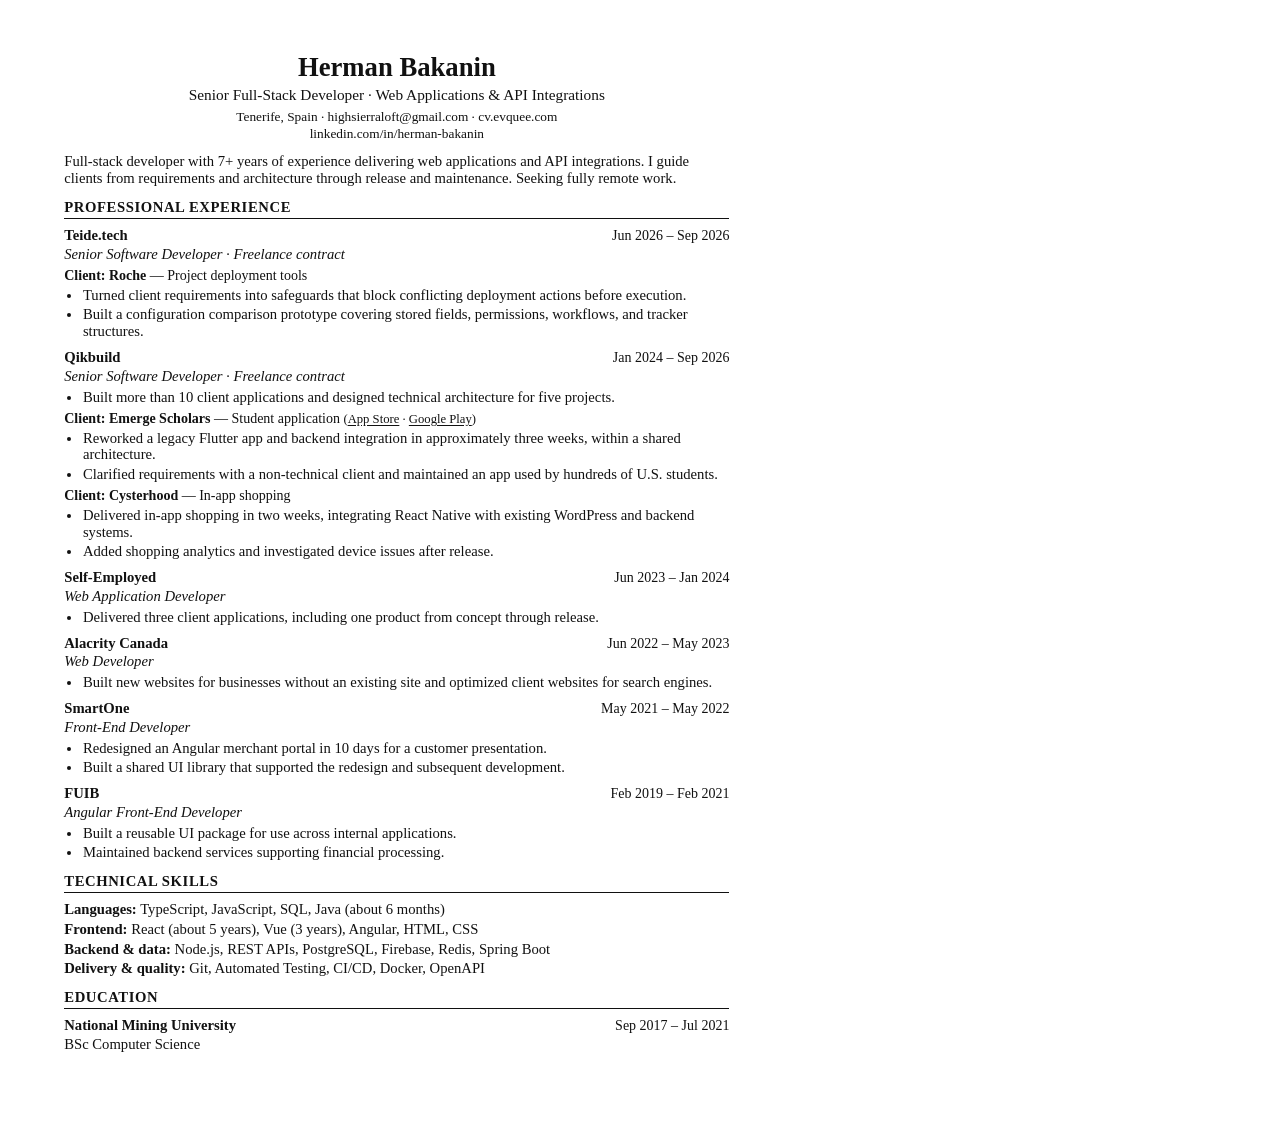
==== commit 486053a1: "Publish verified CV from c7015ff96ef87ca604a524120850f76d00bfe2df" ====
--- a/print/index.html
+++ b/print/index.html
@@ -1,3 +1,3 @@
-<!DOCTYPE html><html lang="en"><head><meta charset="UTF-8"><meta name="viewport" content="width=device-width, initial-scale=1"><meta name="description" content="I combine technical architecture with hands-on application delivery, backed by 7+ years of experience. My work includes more than 10 client applications and enterprise deployment tools for Roche."><meta name="author" content="Herman Bakanin"><meta name="robots" content="index, follow, max-snippet:-1, max-image-preview:large"><link rel="canonical" href="https://cv.evquee.com/"><meta property="og:type" content="profile"><meta property="og:title" content="Herman Bakanin — Product Builder"><meta property="og:description" content="I combine technical architecture with hands-on application delivery, backed by 7+ years of experience. My work includes more than 10 client applications and enterprise deployment tools for Roche."><meta property="og:url" content="https://cv.evquee.com/"><meta property="og:site_name" content="Herman Bakanin"><meta name="twitter:card" content="summary"><meta name="twitter:title" content="Herman Bakanin — Product Builder"><meta name="twitter:description" content="I combine technical architecture with hands-on application delivery, backed by 7+ years of experience. My work includes more than 10 client applications and enterprise deployment tools for Roche."><script type="application/ld+json">{"@context":"https://schema.org","@type":"ProfilePage","@id":"https://cv.evquee.com/#profile","url":"https://cv.evquee.com/","name":"Herman Bakanin — Product Builder","inLanguage":"en","mainEntity":{"@type":"Person","@id":"https://cv.evquee.com/#person","name":"Herman Bakanin","url":"https://cv.evquee.com/","jobTitle":"Product Builder","description":"I combine technical architecture with hands-on application delivery, backed by 7+ years of experience. My work includes more than 10 client applications and enterprise deployment tools for Roche.","email":"highsierraloft@gmail.com","homeLocation":{"@type":"Place","name":"Spain"},"sameAs":["https://www.linkedin.com/in/herman-bakanin/"],"knowsAbout":["TypeScript","JavaScript","Java","SQL","Angular","Vue","HTML","CSS","Node.js","Spring Boot","REST APIs","PostgreSQL","Firebase","Redis","Git","Automated Testing","CI/CD","Docker","OpenAPI"]}}</script><link rel="icon" type="image/svg+xml" href="/favicon.svg" sizes="any"><title>Herman Bakanin — Product Builder — Print</title><style>:root{color-scheme:light;--color-canvas:#f8f9fb;--color-canvas-deep:#eef1f6;--color-surface:#fff;--color-structure:#e6ecfa;--color-structure-soft:#f0f2f6;--color-rule:#bdc8de;--color-text:#25324a;--color-text-strong:#07142d;--color-text-muted:#46546b;--color-text-subtle:#526079;--color-violet:#6546d6;--color-blue:#3659e3;--color-link:#2848c9;--color-client:#3343b8;--color-focus:#2848c9;--color-selection:#d9deff;--font-sans:"Manrope Variable", Manrope, system-ui, -apple-system, BlinkMacSystemFont, "Segoe UI", sans-serif;--font-size-entry:clamp(1rem, .96rem + .08vw, 1.02rem);--font-size-entry-nested:clamp(.9375rem, .9rem + .1vw, .98rem);--space-1:.25rem;--space-2:.5rem;--space-3:.75rem;--space-4:1rem;--space-5:1.5rem;--space-6:2rem;--space-7:3rem;--space-8:4.5rem;--radius-sm:.3rem;--radius-md:.7rem;--content-max:78rem;--section-content-max:46rem;--reading-max:72ch;--focus-ring-width:.1875rem;--focus-ring-offset:.1875rem;--motion-fast:.16s;--motion-medium:.36s;--motion-reveal:.52s;--ease-out:cubic-bezier(.22, 1, .36, 1)}@font-face{font-family:Manrope Variable;font-style:normal;font-display:swap;font-weight:200 800;src:url(/_astro/manrope-latin-wght-normal.DHIcAJRg.woff2)format("woff2-variations");unicode-range:U+??,U+131,U+152-153,U+2BB-2BC,U+2C6,U+2DA,U+2DC,U+304,U+308,U+329,U+2000-206F,U+20AC,U+2122,U+2191,U+2193,U+2212,U+2215,U+FEFF,U+FFFD}*,:before,:after{box-sizing:border-box}html{background:var(--color-canvas);min-width:320px;color:var(--color-text);font-family:var(--font-sans);font-synthesis:none;text-rendering:optimizelegibility}body{background:var(--color-canvas);min-height:100vh;color:var(--color-text);margin:0;font-size:clamp(.9375rem,.91rem + .12vw,1rem);line-height:1.65}h1,h2,h3,h4,p,ul,ol,dl,dd{margin-block:0}ul,ol{padding-inline-start:0}h1,h2,h3,h4{color:var(--color-text-strong);text-wrap:balance;font-weight:650;line-height:1.18}p,li,dd{text-wrap:pretty}a{color:inherit;overflow-wrap:anywhere;text-underline-offset:.2em;text-decoration-thickness:.08em}a:hover{color:var(--color-text-strong)}:focus-visible{border-radius:var(--radius-sm);outline:var(--focus-ring-width) solid var(--color-focus);outline-offset:var(--focus-ring-offset)}::selection{background:var(--color-selection);color:var(--color-text-strong)}@media (prefers-reduced-motion:reduce){html{scroll-behavior:auto}*,:before,:after{scroll-behavior:auto!important;transition-duration:.01ms!important;animation-duration:.01ms!important;animation-iteration-count:1!important}}
+<!DOCTYPE html><html lang="en"><head><meta charset="UTF-8"><meta name="viewport" content="width=device-width, initial-scale=1"><meta name="description" content="I combine technical architecture with hands-on application delivery, backed by 7+ years of experience. My work includes more than 10 client applications and enterprise deployment tools for Roche. My web stack includes React, Vue, Angular, and TypeScript."><meta name="author" content="Herman Bakanin"><meta name="robots" content="index, follow, max-snippet:-1, max-image-preview:large"><link rel="canonical" href="https://cv.evquee.com/"><meta property="og:type" content="profile"><meta property="og:title" content="Herman Bakanin — Senior Full-Stack Developer"><meta property="og:description" content="I combine technical architecture with hands-on application delivery, backed by 7+ years of experience. My work includes more than 10 client applications and enterprise deployment tools for Roche. My web stack includes React, Vue, Angular, and TypeScript."><meta property="og:url" content="https://cv.evquee.com/"><meta property="og:site_name" content="Herman Bakanin"><meta name="twitter:card" content="summary"><meta name="twitter:title" content="Herman Bakanin — Senior Full-Stack Developer"><meta name="twitter:description" content="I combine technical architecture with hands-on application delivery, backed by 7+ years of experience. My work includes more than 10 client applications and enterprise deployment tools for Roche. My web stack includes React, Vue, Angular, and TypeScript."><script type="application/ld+json">{"@context":"https://schema.org","@type":"ProfilePage","@id":"https://cv.evquee.com/#profile","url":"https://cv.evquee.com/","name":"Herman Bakanin — Senior Full-Stack Developer","inLanguage":"en","mainEntity":{"@type":"Person","@id":"https://cv.evquee.com/#person","name":"Herman Bakanin","url":"https://cv.evquee.com/","jobTitle":"Senior Full-Stack Developer","description":"I combine technical architecture with hands-on application delivery, backed by 7+ years of experience. My work includes more than 10 client applications and enterprise deployment tools for Roche. My web stack includes React, Vue, Angular, and TypeScript.","email":"highsierraloft@gmail.com","homeLocation":{"@type":"Place","name":"Tenerife, Spain"},"sameAs":["https://www.linkedin.com/in/herman-bakanin/"],"knowsAbout":["TypeScript","JavaScript","SQL","Java (about 6 months)","React (about 5 years)","Vue (3 years)","Angular","HTML","CSS","Node.js","REST APIs","PostgreSQL","Firebase","Redis","Spring Boot","Git","Automated Testing","CI/CD","Docker","OpenAPI"]}}</script><link rel="icon" type="image/svg+xml" href="/favicon.svg" sizes="any"><title>Herman Bakanin — Senior Full-Stack Developer — Print</title><style>:root{color-scheme:light;--color-canvas:#f8f9fb;--color-canvas-deep:#eef1f6;--color-surface:#fff;--color-structure:#e6ecfa;--color-structure-soft:#f0f2f6;--color-rule:#bdc8de;--color-text:#25324a;--color-text-strong:#07142d;--color-text-muted:#46546b;--color-text-subtle:#526079;--color-violet:#6546d6;--color-blue:#3659e3;--color-link:#2848c9;--color-client:#3343b8;--color-focus:#2848c9;--color-selection:#d9deff;--font-sans:"Manrope Variable", Manrope, system-ui, -apple-system, BlinkMacSystemFont, "Segoe UI", sans-serif;--font-size-entry:clamp(1rem, .96rem + .08vw, 1.02rem);--font-size-entry-nested:clamp(.9375rem, .9rem + .1vw, .98rem);--space-1:.25rem;--space-2:.5rem;--space-3:.75rem;--space-4:1rem;--space-5:1.5rem;--space-6:2rem;--space-7:3rem;--space-8:4.5rem;--radius-sm:.3rem;--radius-md:.7rem;--content-max:78rem;--section-content-max:46rem;--reading-max:72ch;--focus-ring-width:.1875rem;--focus-ring-offset:.1875rem;--motion-fast:.16s;--motion-medium:.36s;--motion-reveal:.52s;--ease-out:cubic-bezier(.22, 1, .36, 1)}@font-face{font-family:Manrope Variable;font-style:normal;font-display:swap;font-weight:200 800;src:url(/_astro/manrope-latin-wght-normal.DHIcAJRg.woff2)format("woff2-variations");unicode-range:U+??,U+131,U+152-153,U+2BB-2BC,U+2C6,U+2DA,U+2DC,U+304,U+308,U+329,U+2000-206F,U+20AC,U+2122,U+2191,U+2193,U+2212,U+2215,U+FEFF,U+FFFD}*,:before,:after{box-sizing:border-box}html{background:var(--color-canvas);min-width:320px;color:var(--color-text);font-family:var(--font-sans);font-synthesis:none;text-rendering:optimizelegibility}body{background:var(--color-canvas);min-height:100vh;color:var(--color-text);margin:0;font-size:clamp(.9375rem,.91rem + .12vw,1rem);line-height:1.65}h1,h2,h3,h4,p,ul,ol,dl,dd{margin-block:0}ul,ol{padding-inline-start:0}h1,h2,h3,h4{color:var(--color-text-strong);text-wrap:balance;font-weight:650;line-height:1.18}p,li,dd{text-wrap:pretty}a{color:inherit;overflow-wrap:anywhere;text-underline-offset:.2em;text-decoration-thickness:.08em}a:hover{color:var(--color-text-strong)}:focus-visible{border-radius:var(--radius-sm);outline:var(--focus-ring-width) solid var(--color-focus);outline-offset:var(--focus-ring-offset)}::selection{background:var(--color-selection);color:var(--color-text-strong)}@media (prefers-reduced-motion:reduce){html{scroll-behavior:auto}*,:before,:after{scroll-behavior:auto!important;transition-duration:.01ms!important;animation-duration:.01ms!important;animation-iteration-count:1!important}}
 @page{size:A4;margin:0}html{color-scheme:light;background:#fff;width:210mm;min-width:210mm}body{color:#111;-webkit-print-color-adjust:exact;print-color-adjust:exact;background:#fff;width:210mm;min-width:210mm;min-height:0;margin:0;font-family:Times New Roman,Liberation Serif,Times,serif;font-size:11pt;line-height:1.15}[data-print-page]{color:#111;background:#fff;width:210mm;height:297mm;padding:14mm 17mm}.resume *,.resume :before,.resume :after{text-wrap:wrap;transition:none!important;animation:none!important}.resume a{color:inherit;overflow-wrap:normal;text-decoration:none}.resume p{margin:0}.resume-header{text-align:center;margin-bottom:9pt}.resume h1{color:inherit;margin:0 0 3pt;font-size:20pt;font-weight:700;line-height:1.1}.resume .resume-positioning{margin:0 0 4pt;font-size:11.5pt}.resume .resume-contact{margin:1pt 0;font-size:10pt}.resume .resume-summary{margin:0 0 8pt}.resume h2{color:inherit;font-size:11pt;font-weight:700;line-height:inherit;text-transform:uppercase;letter-spacing:.45pt;break-after:avoid;border-bottom:.5pt solid #111;margin:9pt 0 6pt;padding-bottom:2pt}.resume-entry{break-inside:avoid;margin:0 0 7pt}.resume-entry-head{justify-content:space-between;align-items:baseline;gap:10pt;display:flex}.resume h3{color:inherit;font-size:11pt;font-weight:700;line-height:inherit;margin:0}.resume-dates{white-space:nowrap;font-size:10.5pt}.resume .resume-role{margin:1pt 0 3pt;font-style:italic}.resume-achievements{margin:2pt 0 0;padding-left:13pt}.resume-achievements li{orphans:2;widows:2;margin:0 0 2pt;padding-left:1pt}.resume .resume-client-label{margin:4pt 0 1pt;font-size:10.5pt}.resume strong{font-weight:700}.resume-client-links{white-space:nowrap;font-size:9.5pt;font-weight:400}.resume-client-links a{text-underline-offset:1.5pt;text-decoration:underline}.resume-skills p{margin:0 0 2pt}.resume-education .resume-role{margin-bottom:0;font-style:normal}
-</style></head><body data-layout="print"><div data-print-page><div class="resume" data-cv-mode="print"><header class="resume-header"><h1>Herman Bakanin</h1><p class="resume-positioning">Product Builder · Senior Full-Stack Developer</p><p class="resume-contact">Spain · <a href="mailto:highsierraloft@gmail.com">highsierraloft@gmail.com</a> · <a href="https://cv.evquee.com/">cv.evquee.com</a></p><p class="resume-contact"><a href="https://www.linkedin.com/in/herman-bakanin/" rel="me">linkedin.com/in/herman-bakanin</a></p></header><main id="main-content"><p id="professional-summary" class="resume-summary">Software developer with 7+ years of experience in technical architecture and hands-on delivery. Work spans client applications, product integrations, and enterprise deployment tools for Roche.</p><section id="professional-experience" aria-labelledby="experience-heading"><h2 id="experience-heading">Professional Experience</h2><article class="resume-entry" aria-labelledby="experience-teide-tech-heading"><div class="resume-entry-head"><h3 id="experience-teide-tech-heading">Teide.tech</h3><span class="resume-dates"><time datetime="2026-06">Jun 2026</time> – <time datetime="2026-09">Sep 2026</time></span></div><p class="resume-role">Senior Software Developer · Freelance contract</p><div class="resume-client" data-engagement="roche-retina-ptcm-2"><p class="resume-client-label"><strong>Client: Roche</strong> — Project deployment tools</p><ul class="resume-achievements"><li>Turned client requirements into safeguards that block conflicting deployment actions before execution.</li><li>Built a configuration comparison prototype covering stored fields, permissions, workflows, and tracker structures.</li></ul></div></article><article class="resume-entry" aria-labelledby="experience-qikbuild-heading"><div class="resume-entry-head"><h3 id="experience-qikbuild-heading">Qikbuild</h3><span class="resume-dates"><time datetime="2024-01">Jan 2024</time> – <time datetime="2026-09">Sep 2026</time></span></div><p class="resume-role">Senior Software Developer · Freelance contract</p><ul class="resume-achievements"><li>Built more than 10 client applications and designed technical architecture for five projects.</li></ul><div class="resume-client" data-engagement="emerge-scholars"><p class="resume-client-label"><strong>Client: Emerge Scholars</strong> — Student application <span class="resume-client-links">(<a href="https://apps.apple.com/us/app/emerge-scholars/id6745508336">App Store</a> · <a href="https://play.google.com/store/apps/details?id=com.emergescholars.studentapp">Google Play</a>)</span></p><ul class="resume-achievements"><li>Reworked a legacy Flutter app and backend integration in approximately three weeks, within a shared architecture.</li><li>Clarified requirements with a non-technical client and maintained an app used by hundreds of U.S. students.</li></ul></div><div class="resume-client" data-engagement="cysterhood"><p class="resume-client-label"><strong>Client: Cysterhood</strong> — In-app shopping</p><ul class="resume-achievements"><li>Delivered in-app shopping in two weeks, integrating React Native with existing WordPress and backend systems.</li><li>Added shopping analytics and investigated device issues after release.</li></ul></div></article><article class="resume-entry" aria-labelledby="experience-self-employed-heading"><div class="resume-entry-head"><h3 id="experience-self-employed-heading">Self-Employed</h3><span class="resume-dates"><time datetime="2023-06">Jun 2023</time> – <time datetime="2024-01">Jan 2024</time></span></div><p class="resume-role">Web Application Developer</p><ul class="resume-achievements"><li>Delivered three client applications, including one product from concept through release.</li></ul></article><article class="resume-entry" aria-labelledby="experience-alacrity-heading"><div class="resume-entry-head"><h3 id="experience-alacrity-heading"><a href="https://www.alacritycanada.com/">Alacrity Canada</a></h3><span class="resume-dates"><time datetime="2022-06">Jun 2022</time> – <time datetime="2023-05">May 2023</time></span></div><p class="resume-role">Web Developer</p><ul class="resume-achievements"><li>Built new websites for businesses without an existing site and optimized client websites for search engines.</li></ul></article><article class="resume-entry" aria-labelledby="experience-smartone-heading"><div class="resume-entry-head"><h3 id="experience-smartone-heading"><a href="https://www.smartoneglobal.com/">SmartOne</a></h3><span class="resume-dates"><time datetime="2021-05">May 2021</time> – <time datetime="2022-05">May 2022</time></span></div><p class="resume-role">Front-End Developer</p><ul class="resume-achievements"><li><a href="https://www.smartoneglobal.com/merchant-portal">Redesigned an Angular merchant portal in 10 days for a customer presentation.</a></li><li>Built a shared UI library that supported the redesign and subsequent development.</li></ul></article><article class="resume-entry" aria-labelledby="experience-fuib-heading"><div class="resume-entry-head"><h3 id="experience-fuib-heading"><a href="https://www.pumb.ua/en">FUIB</a></h3><span class="resume-dates"><time datetime="2019-02">Feb 2019</time> – <time datetime="2021-02">Feb 2021</time></span></div><p class="resume-role">Angular Front-End Developer</p><ul class="resume-achievements"><li>Built a reusable UI package for use across internal applications.</li><li>Maintained backend services supporting financial processing.</li></ul></article></section><section id="technical-skills" class="resume-skills" aria-labelledby="skills-heading"><h2 id="skills-heading">Technical Skills</h2><p class="skill-group"><strong>Languages:</strong> <span data-skill>TypeScript</span>, <span data-skill>JavaScript</span>, <span data-skill>Java</span>, <span data-skill>SQL</span></p><p class="skill-group"><strong>Frontend:</strong> <span data-skill>Angular</span>, <span data-skill>Vue</span>, <span data-skill>HTML</span>, <span data-skill>CSS</span></p><p class="skill-group"><strong>Backend &amp; data:</strong> <span data-skill>Node.js</span>, <span data-skill>Spring Boot</span>, <span data-skill>REST APIs</span>, <span data-skill>PostgreSQL</span>, <span data-skill>Firebase</span>, <span data-skill>Redis</span></p><p class="skill-group"><strong>Delivery &amp; quality:</strong> <span data-skill>Git</span>, <span data-skill>Automated Testing</span>, <span data-skill>CI/CD</span>, <span data-skill>Docker</span>, <span data-skill>OpenAPI</span></p></section><section id="education" class="resume-education" aria-labelledby="education-heading"><h2 id="education-heading">Education</h2><article><div class="resume-entry-head"><h3>National Mining University</h3><span class="resume-dates"><time datetime="2017-09">Sep 2017</time> – <time datetime="2021-07">Jul 2021</time></span></div><p class="resume-role">BSc Computer Science</p></article></section></main></div></div></body></html>+</style></head><body data-layout="print"><div data-print-page><div class="resume" data-cv-mode="print"><header class="resume-header"><h1>Herman Bakanin</h1><p class="resume-positioning">Senior Full-Stack Developer · Web Applications &amp; API Integrations</p><p class="resume-contact">Tenerife, Spain · <a href="mailto:highsierraloft@gmail.com">highsierraloft@gmail.com</a> · <a href="https://cv.evquee.com/">cv.evquee.com</a></p><p class="resume-contact"><a href="https://www.linkedin.com/in/herman-bakanin/" rel="me">linkedin.com/in/herman-bakanin</a></p></header><main id="main-content"><p id="professional-summary" class="resume-summary">Full-stack developer with 7+ years of experience delivering web applications and API integrations. I guide clients from requirements and architecture through release and maintenance. Seeking fully remote work.</p><section id="professional-experience" aria-labelledby="experience-heading"><h2 id="experience-heading">Professional Experience</h2><article class="resume-entry" aria-labelledby="experience-teide-tech-heading"><div class="resume-entry-head"><h3 id="experience-teide-tech-heading">Teide.tech</h3><span class="resume-dates"><time datetime="2026-06">Jun 2026</time> – <time datetime="2026-09">Sep 2026</time></span></div><p class="resume-role">Senior Software Developer · Freelance contract</p><div class="resume-client" data-engagement="roche-retina-ptcm-2"><p class="resume-client-label"><strong>Client: Roche</strong> — Project deployment tools</p><ul class="resume-achievements"><li>Turned client requirements into safeguards that block conflicting deployment actions before execution.</li><li>Built a configuration comparison prototype covering stored fields, permissions, workflows, and tracker structures.</li></ul></div></article><article class="resume-entry" aria-labelledby="experience-qikbuild-heading"><div class="resume-entry-head"><h3 id="experience-qikbuild-heading">Qikbuild</h3><span class="resume-dates"><time datetime="2024-01">Jan 2024</time> – <time datetime="2026-09">Sep 2026</time></span></div><p class="resume-role">Senior Software Developer · Freelance contract</p><ul class="resume-achievements"><li>Built more than 10 client applications and designed technical architecture for five projects.</li></ul><div class="resume-client" data-engagement="emerge-scholars"><p class="resume-client-label"><strong>Client: Emerge Scholars</strong> — Student application <span class="resume-client-links">(<a href="https://apps.apple.com/us/app/emerge-scholars/id6745508336">App Store</a> · <a href="https://play.google.com/store/apps/details?id=com.emergescholars.studentapp">Google Play</a>)</span></p><ul class="resume-achievements"><li>Reworked a legacy Flutter app and backend integration in approximately three weeks, within a shared architecture.</li><li>Clarified requirements with a non-technical client and maintained an app used by hundreds of U.S. students.</li></ul></div><div class="resume-client" data-engagement="cysterhood"><p class="resume-client-label"><strong>Client: Cysterhood</strong> — In-app shopping</p><ul class="resume-achievements"><li>Delivered in-app shopping in two weeks, integrating React Native with existing WordPress and backend systems.</li><li>Added shopping analytics and investigated device issues after release.</li></ul></div></article><article class="resume-entry" aria-labelledby="experience-self-employed-heading"><div class="resume-entry-head"><h3 id="experience-self-employed-heading">Self-Employed</h3><span class="resume-dates"><time datetime="2023-06">Jun 2023</time> – <time datetime="2024-01">Jan 2024</time></span></div><p class="resume-role">Web Application Developer</p><ul class="resume-achievements"><li>Delivered three client applications, including one product from concept through release.</li></ul></article><article class="resume-entry" aria-labelledby="experience-alacrity-heading"><div class="resume-entry-head"><h3 id="experience-alacrity-heading"><a href="https://www.alacritycanada.com/">Alacrity Canada</a></h3><span class="resume-dates"><time datetime="2022-06">Jun 2022</time> – <time datetime="2023-05">May 2023</time></span></div><p class="resume-role">Web Developer</p><ul class="resume-achievements"><li>Built new websites for businesses without an existing site and optimized client websites for search engines.</li></ul></article><article class="resume-entry" aria-labelledby="experience-smartone-heading"><div class="resume-entry-head"><h3 id="experience-smartone-heading"><a href="https://www.smartoneglobal.com/">SmartOne</a></h3><span class="resume-dates"><time datetime="2021-05">May 2021</time> – <time datetime="2022-05">May 2022</time></span></div><p class="resume-role">Front-End Developer</p><ul class="resume-achievements"><li><a href="https://www.smartoneglobal.com/merchant-portal">Redesigned an Angular merchant portal in 10 days for a customer presentation.</a></li><li>Built a shared UI library that supported the redesign and subsequent development.</li></ul></article><article class="resume-entry" aria-labelledby="experience-fuib-heading"><div class="resume-entry-head"><h3 id="experience-fuib-heading"><a href="https://www.pumb.ua/en">FUIB</a></h3><span class="resume-dates"><time datetime="2019-02">Feb 2019</time> – <time datetime="2021-02">Feb 2021</time></span></div><p class="resume-role">Angular Front-End Developer</p><ul class="resume-achievements"><li>Built a reusable UI package for use across internal applications.</li><li>Maintained backend services supporting financial processing.</li></ul></article></section><section id="technical-skills" class="resume-skills" aria-labelledby="skills-heading"><h2 id="skills-heading">Technical Skills</h2><p class="skill-group"><strong>Languages:</strong> <span data-skill>TypeScript</span>, <span data-skill>JavaScript</span>, <span data-skill>SQL</span>, <span data-skill>Java (about 6 months)</span></p><p class="skill-group"><strong>Frontend:</strong> <span data-skill>React (about 5 years)</span>, <span data-skill>Vue (3 years)</span>, <span data-skill>Angular</span>, <span data-skill>HTML</span>, <span data-skill>CSS</span></p><p class="skill-group"><strong>Backend &amp; data:</strong> <span data-skill>Node.js</span>, <span data-skill>REST APIs</span>, <span data-skill>PostgreSQL</span>, <span data-skill>Firebase</span>, <span data-skill>Redis</span>, <span data-skill>Spring Boot</span></p><p class="skill-group"><strong>Delivery &amp; quality:</strong> <span data-skill>Git</span>, <span data-skill>Automated Testing</span>, <span data-skill>CI/CD</span>, <span data-skill>Docker</span>, <span data-skill>OpenAPI</span></p></section><section id="education" class="resume-education" aria-labelledby="education-heading"><h2 id="education-heading">Education</h2><article><div class="resume-entry-head"><h3>National Mining University</h3><span class="resume-dates"><time datetime="2017-09">Sep 2017</time> – <time datetime="2021-07">Jul 2021</time></span></div><p class="resume-role">BSc Computer Science</p></article></section></main></div></div></body></html>
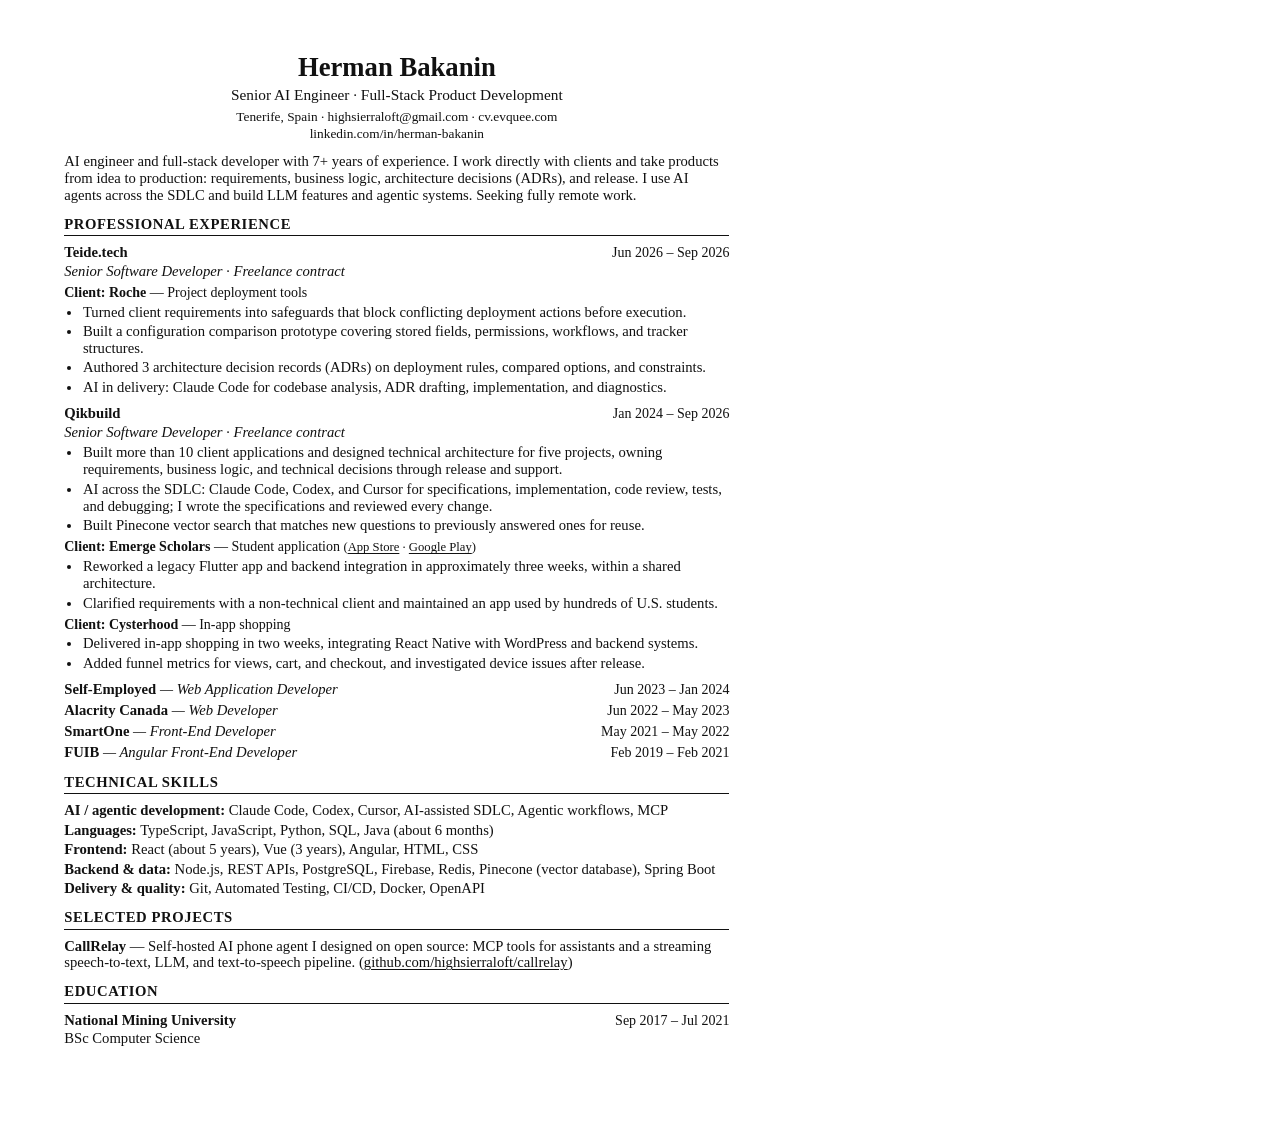
==== commit 1005bfff: "Publish verified CV from e85571a30b64d6054c5e01fd5fb45c8c7ca55030" ====
--- a/print/index.html
+++ b/print/index.html
@@ -1,3 +1,3 @@
-<!DOCTYPE html><html lang="en"><head><meta charset="UTF-8"><meta name="viewport" content="width=device-width, initial-scale=1"><meta name="description" content="I combine technical architecture with hands-on application delivery, backed by 7+ years of experience. My work includes more than 10 client applications and enterprise deployment tools for Roche. My web stack includes React, Vue, Angular, and TypeScript."><meta name="author" content="Herman Bakanin"><meta name="robots" content="index, follow, max-snippet:-1, max-image-preview:large"><link rel="canonical" href="https://cv.evquee.com/"><meta property="og:type" content="profile"><meta property="og:title" content="Herman Bakanin — Senior Full-Stack Developer"><meta property="og:description" content="I combine technical architecture with hands-on application delivery, backed by 7+ years of experience. My work includes more than 10 client applications and enterprise deployment tools for Roche. My web stack includes React, Vue, Angular, and TypeScript."><meta property="og:url" content="https://cv.evquee.com/"><meta property="og:site_name" content="Herman Bakanin"><meta name="twitter:card" content="summary"><meta name="twitter:title" content="Herman Bakanin — Senior Full-Stack Developer"><meta name="twitter:description" content="I combine technical architecture with hands-on application delivery, backed by 7+ years of experience. My work includes more than 10 client applications and enterprise deployment tools for Roche. My web stack includes React, Vue, Angular, and TypeScript."><script type="application/ld+json">{"@context":"https://schema.org","@type":"ProfilePage","@id":"https://cv.evquee.com/#profile","url":"https://cv.evquee.com/","name":"Herman Bakanin — Senior Full-Stack Developer","inLanguage":"en","mainEntity":{"@type":"Person","@id":"https://cv.evquee.com/#person","name":"Herman Bakanin","url":"https://cv.evquee.com/","jobTitle":"Senior Full-Stack Developer","description":"I combine technical architecture with hands-on application delivery, backed by 7+ years of experience. My work includes more than 10 client applications and enterprise deployment tools for Roche. My web stack includes React, Vue, Angular, and TypeScript.","email":"highsierraloft@gmail.com","homeLocation":{"@type":"Place","name":"Tenerife, Spain"},"sameAs":["https://www.linkedin.com/in/herman-bakanin/"],"knowsAbout":["TypeScript","JavaScript","SQL","Java (about 6 months)","React (about 5 years)","Vue (3 years)","Angular","HTML","CSS","Node.js","REST APIs","PostgreSQL","Firebase","Redis","Spring Boot","Git","Automated Testing","CI/CD","Docker","OpenAPI"]}}</script><link rel="icon" type="image/svg+xml" href="/favicon.svg" sizes="any"><title>Herman Bakanin — Senior Full-Stack Developer — Print</title><style>:root{color-scheme:light;--color-canvas:#f8f9fb;--color-canvas-deep:#eef1f6;--color-surface:#fff;--color-structure:#e6ecfa;--color-structure-soft:#f0f2f6;--color-rule:#bdc8de;--color-text:#25324a;--color-text-strong:#07142d;--color-text-muted:#46546b;--color-text-subtle:#526079;--color-violet:#6546d6;--color-blue:#3659e3;--color-link:#2848c9;--color-client:#3343b8;--color-focus:#2848c9;--color-selection:#d9deff;--font-sans:"Manrope Variable", Manrope, system-ui, -apple-system, BlinkMacSystemFont, "Segoe UI", sans-serif;--font-size-entry:clamp(1rem, .96rem + .08vw, 1.02rem);--font-size-entry-nested:clamp(.9375rem, .9rem + .1vw, .98rem);--space-1:.25rem;--space-2:.5rem;--space-3:.75rem;--space-4:1rem;--space-5:1.5rem;--space-6:2rem;--space-7:3rem;--space-8:4.5rem;--radius-sm:.3rem;--radius-md:.7rem;--content-max:78rem;--section-content-max:46rem;--reading-max:72ch;--focus-ring-width:.1875rem;--focus-ring-offset:.1875rem;--motion-fast:.16s;--motion-medium:.36s;--motion-reveal:.52s;--ease-out:cubic-bezier(.22, 1, .36, 1)}@font-face{font-family:Manrope Variable;font-style:normal;font-display:swap;font-weight:200 800;src:url(/_astro/manrope-latin-wght-normal.DHIcAJRg.woff2)format("woff2-variations");unicode-range:U+??,U+131,U+152-153,U+2BB-2BC,U+2C6,U+2DA,U+2DC,U+304,U+308,U+329,U+2000-206F,U+20AC,U+2122,U+2191,U+2193,U+2212,U+2215,U+FEFF,U+FFFD}*,:before,:after{box-sizing:border-box}html{background:var(--color-canvas);min-width:320px;color:var(--color-text);font-family:var(--font-sans);font-synthesis:none;text-rendering:optimizelegibility}body{background:var(--color-canvas);min-height:100vh;color:var(--color-text);margin:0;font-size:clamp(.9375rem,.91rem + .12vw,1rem);line-height:1.65}h1,h2,h3,h4,p,ul,ol,dl,dd{margin-block:0}ul,ol{padding-inline-start:0}h1,h2,h3,h4{color:var(--color-text-strong);text-wrap:balance;font-weight:650;line-height:1.18}p,li,dd{text-wrap:pretty}a{color:inherit;overflow-wrap:anywhere;text-underline-offset:.2em;text-decoration-thickness:.08em}a:hover{color:var(--color-text-strong)}:focus-visible{border-radius:var(--radius-sm);outline:var(--focus-ring-width) solid var(--color-focus);outline-offset:var(--focus-ring-offset)}::selection{background:var(--color-selection);color:var(--color-text-strong)}@media (prefers-reduced-motion:reduce){html{scroll-behavior:auto}*,:before,:after{scroll-behavior:auto!important;transition-duration:.01ms!important;animation-duration:.01ms!important;animation-iteration-count:1!important}}
-@page{size:A4;margin:0}html{color-scheme:light;background:#fff;width:210mm;min-width:210mm}body{color:#111;-webkit-print-color-adjust:exact;print-color-adjust:exact;background:#fff;width:210mm;min-width:210mm;min-height:0;margin:0;font-family:Times New Roman,Liberation Serif,Times,serif;font-size:11pt;line-height:1.15}[data-print-page]{color:#111;background:#fff;width:210mm;height:297mm;padding:14mm 17mm}.resume *,.resume :before,.resume :after{text-wrap:wrap;transition:none!important;animation:none!important}.resume a{color:inherit;overflow-wrap:normal;text-decoration:none}.resume p{margin:0}.resume-header{text-align:center;margin-bottom:9pt}.resume h1{color:inherit;margin:0 0 3pt;font-size:20pt;font-weight:700;line-height:1.1}.resume .resume-positioning{margin:0 0 4pt;font-size:11.5pt}.resume .resume-contact{margin:1pt 0;font-size:10pt}.resume .resume-summary{margin:0 0 8pt}.resume h2{color:inherit;font-size:11pt;font-weight:700;line-height:inherit;text-transform:uppercase;letter-spacing:.45pt;break-after:avoid;border-bottom:.5pt solid #111;margin:9pt 0 6pt;padding-bottom:2pt}.resume-entry{break-inside:avoid;margin:0 0 7pt}.resume-entry-head{justify-content:space-between;align-items:baseline;gap:10pt;display:flex}.resume h3{color:inherit;font-size:11pt;font-weight:700;line-height:inherit;margin:0}.resume-dates{white-space:nowrap;font-size:10.5pt}.resume .resume-role{margin:1pt 0 3pt;font-style:italic}.resume-achievements{margin:2pt 0 0;padding-left:13pt}.resume-achievements li{orphans:2;widows:2;margin:0 0 2pt;padding-left:1pt}.resume .resume-client-label{margin:4pt 0 1pt;font-size:10.5pt}.resume strong{font-weight:700}.resume-client-links{white-space:nowrap;font-size:9.5pt;font-weight:400}.resume-client-links a{text-underline-offset:1.5pt;text-decoration:underline}.resume-skills p{margin:0 0 2pt}.resume-education .resume-role{margin-bottom:0;font-style:normal}
-</style></head><body data-layout="print"><div data-print-page><div class="resume" data-cv-mode="print"><header class="resume-header"><h1>Herman Bakanin</h1><p class="resume-positioning">Senior Full-Stack Developer · Web Applications &amp; API Integrations</p><p class="resume-contact">Tenerife, Spain · <a href="mailto:highsierraloft@gmail.com">highsierraloft@gmail.com</a> · <a href="https://cv.evquee.com/">cv.evquee.com</a></p><p class="resume-contact"><a href="https://www.linkedin.com/in/herman-bakanin/" rel="me">linkedin.com/in/herman-bakanin</a></p></header><main id="main-content"><p id="professional-summary" class="resume-summary">Full-stack developer with 7+ years of experience delivering web applications and API integrations. I guide clients from requirements and architecture through release and maintenance. Seeking fully remote work.</p><section id="professional-experience" aria-labelledby="experience-heading"><h2 id="experience-heading">Professional Experience</h2><article class="resume-entry" aria-labelledby="experience-teide-tech-heading"><div class="resume-entry-head"><h3 id="experience-teide-tech-heading">Teide.tech</h3><span class="resume-dates"><time datetime="2026-06">Jun 2026</time> – <time datetime="2026-09">Sep 2026</time></span></div><p class="resume-role">Senior Software Developer · Freelance contract</p><div class="resume-client" data-engagement="roche-retina-ptcm-2"><p class="resume-client-label"><strong>Client: Roche</strong> — Project deployment tools</p><ul class="resume-achievements"><li>Turned client requirements into safeguards that block conflicting deployment actions before execution.</li><li>Built a configuration comparison prototype covering stored fields, permissions, workflows, and tracker structures.</li></ul></div></article><article class="resume-entry" aria-labelledby="experience-qikbuild-heading"><div class="resume-entry-head"><h3 id="experience-qikbuild-heading">Qikbuild</h3><span class="resume-dates"><time datetime="2024-01">Jan 2024</time> – <time datetime="2026-09">Sep 2026</time></span></div><p class="resume-role">Senior Software Developer · Freelance contract</p><ul class="resume-achievements"><li>Built more than 10 client applications and designed technical architecture for five projects.</li></ul><div class="resume-client" data-engagement="emerge-scholars"><p class="resume-client-label"><strong>Client: Emerge Scholars</strong> — Student application <span class="resume-client-links">(<a href="https://apps.apple.com/us/app/emerge-scholars/id6745508336">App Store</a> · <a href="https://play.google.com/store/apps/details?id=com.emergescholars.studentapp">Google Play</a>)</span></p><ul class="resume-achievements"><li>Reworked a legacy Flutter app and backend integration in approximately three weeks, within a shared architecture.</li><li>Clarified requirements with a non-technical client and maintained an app used by hundreds of U.S. students.</li></ul></div><div class="resume-client" data-engagement="cysterhood"><p class="resume-client-label"><strong>Client: Cysterhood</strong> — In-app shopping</p><ul class="resume-achievements"><li>Delivered in-app shopping in two weeks, integrating React Native with existing WordPress and backend systems.</li><li>Added shopping analytics and investigated device issues after release.</li></ul></div></article><article class="resume-entry" aria-labelledby="experience-self-employed-heading"><div class="resume-entry-head"><h3 id="experience-self-employed-heading">Self-Employed</h3><span class="resume-dates"><time datetime="2023-06">Jun 2023</time> – <time datetime="2024-01">Jan 2024</time></span></div><p class="resume-role">Web Application Developer</p><ul class="resume-achievements"><li>Delivered three client applications, including one product from concept through release.</li></ul></article><article class="resume-entry" aria-labelledby="experience-alacrity-heading"><div class="resume-entry-head"><h3 id="experience-alacrity-heading"><a href="https://www.alacritycanada.com/">Alacrity Canada</a></h3><span class="resume-dates"><time datetime="2022-06">Jun 2022</time> – <time datetime="2023-05">May 2023</time></span></div><p class="resume-role">Web Developer</p><ul class="resume-achievements"><li>Built new websites for businesses without an existing site and optimized client websites for search engines.</li></ul></article><article class="resume-entry" aria-labelledby="experience-smartone-heading"><div class="resume-entry-head"><h3 id="experience-smartone-heading"><a href="https://www.smartoneglobal.com/">SmartOne</a></h3><span class="resume-dates"><time datetime="2021-05">May 2021</time> – <time datetime="2022-05">May 2022</time></span></div><p class="resume-role">Front-End Developer</p><ul class="resume-achievements"><li><a href="https://www.smartoneglobal.com/merchant-portal">Redesigned an Angular merchant portal in 10 days for a customer presentation.</a></li><li>Built a shared UI library that supported the redesign and subsequent development.</li></ul></article><article class="resume-entry" aria-labelledby="experience-fuib-heading"><div class="resume-entry-head"><h3 id="experience-fuib-heading"><a href="https://www.pumb.ua/en">FUIB</a></h3><span class="resume-dates"><time datetime="2019-02">Feb 2019</time> – <time datetime="2021-02">Feb 2021</time></span></div><p class="resume-role">Angular Front-End Developer</p><ul class="resume-achievements"><li>Built a reusable UI package for use across internal applications.</li><li>Maintained backend services supporting financial processing.</li></ul></article></section><section id="technical-skills" class="resume-skills" aria-labelledby="skills-heading"><h2 id="skills-heading">Technical Skills</h2><p class="skill-group"><strong>Languages:</strong> <span data-skill>TypeScript</span>, <span data-skill>JavaScript</span>, <span data-skill>SQL</span>, <span data-skill>Java (about 6 months)</span></p><p class="skill-group"><strong>Frontend:</strong> <span data-skill>React (about 5 years)</span>, <span data-skill>Vue (3 years)</span>, <span data-skill>Angular</span>, <span data-skill>HTML</span>, <span data-skill>CSS</span></p><p class="skill-group"><strong>Backend &amp; data:</strong> <span data-skill>Node.js</span>, <span data-skill>REST APIs</span>, <span data-skill>PostgreSQL</span>, <span data-skill>Firebase</span>, <span data-skill>Redis</span>, <span data-skill>Spring Boot</span></p><p class="skill-group"><strong>Delivery &amp; quality:</strong> <span data-skill>Git</span>, <span data-skill>Automated Testing</span>, <span data-skill>CI/CD</span>, <span data-skill>Docker</span>, <span data-skill>OpenAPI</span></p></section><section id="education" class="resume-education" aria-labelledby="education-heading"><h2 id="education-heading">Education</h2><article><div class="resume-entry-head"><h3>National Mining University</h3><span class="resume-dates"><time datetime="2017-09">Sep 2017</time> – <time datetime="2021-07">Jul 2021</time></span></div><p class="resume-role">BSc Computer Science</p></article></section></main></div></div></body></html>+<!DOCTYPE html><html lang="en"><head><meta charset="UTF-8"><meta name="viewport" content="width=device-width, initial-scale=1"><meta name="description" content="I build AI features and the full-stack products around them, backed by 7+ years of experience. I own delivery from idea to production and use AI agents at every stage. My work includes more than 10 client applications, enterprise deployment tools for Roche, and a self-hosted AI phone agent. My stack includes React, Vue, Angular, TypeScript, and Python."><meta name="author" content="Herman Bakanin"><meta name="robots" content="index, follow, max-snippet:-1, max-image-preview:large"><link rel="canonical" href="https://cv.evquee.com/"><meta property="og:type" content="profile"><meta property="og:title" content="Herman Bakanin — Senior AI Engineer"><meta property="og:description" content="I build AI features and the full-stack products around them, backed by 7+ years of experience. I own delivery from idea to production and use AI agents at every stage. My work includes more than 10 client applications, enterprise deployment tools for Roche, and a self-hosted AI phone agent. My stack includes React, Vue, Angular, TypeScript, and Python."><meta property="og:url" content="https://cv.evquee.com/"><meta property="og:site_name" content="Herman Bakanin"><meta name="twitter:card" content="summary"><meta name="twitter:title" content="Herman Bakanin — Senior AI Engineer"><meta name="twitter:description" content="I build AI features and the full-stack products around them, backed by 7+ years of experience. I own delivery from idea to production and use AI agents at every stage. My work includes more than 10 client applications, enterprise deployment tools for Roche, and a self-hosted AI phone agent. My stack includes React, Vue, Angular, TypeScript, and Python."><script type="application/ld+json">{"@context":"https://schema.org","@type":"ProfilePage","@id":"https://cv.evquee.com/#profile","url":"https://cv.evquee.com/","name":"Herman Bakanin — Senior AI Engineer","inLanguage":"en","mainEntity":{"@type":"Person","@id":"https://cv.evquee.com/#person","name":"Herman Bakanin","url":"https://cv.evquee.com/","jobTitle":"Senior AI Engineer","description":"I build AI features and the full-stack products around them, backed by 7+ years of experience. I own delivery from idea to production and use AI agents at every stage. My work includes more than 10 client applications, enterprise deployment tools for Roche, and a self-hosted AI phone agent. My stack includes React, Vue, Angular, TypeScript, and Python.","email":"highsierraloft@gmail.com","homeLocation":{"@type":"Place","name":"Tenerife, Spain"},"sameAs":["https://www.linkedin.com/in/herman-bakanin/"],"knowsAbout":["Claude Code","Codex","Cursor","AI-assisted SDLC","Agentic workflows","MCP","TypeScript","JavaScript","Python","SQL","Java (about 6 months)","React (about 5 years)","Vue (3 years)","Angular","HTML","CSS","Node.js","REST APIs","PostgreSQL","Firebase","Redis","Pinecone (vector database)","Spring Boot","Git","Automated Testing","CI/CD","Docker","OpenAPI"]}}</script><link rel="icon" type="image/svg+xml" href="/favicon.svg" sizes="any"><title>Herman Bakanin — Senior AI Engineer — Print</title><style>:root{color-scheme:light;--color-canvas:#f8f9fb;--color-canvas-deep:#eef1f6;--color-surface:#fff;--color-structure:#e6ecfa;--color-structure-soft:#f0f2f6;--color-rule:#bdc8de;--color-text:#25324a;--color-text-strong:#07142d;--color-text-muted:#46546b;--color-text-subtle:#526079;--color-violet:#6546d6;--color-blue:#3659e3;--color-link:#2848c9;--color-client:#3343b8;--color-focus:#2848c9;--color-selection:#d9deff;--font-sans:"Manrope Variable", Manrope, system-ui, -apple-system, BlinkMacSystemFont, "Segoe UI", sans-serif;--font-size-entry:clamp(1rem, .96rem + .08vw, 1.02rem);--font-size-entry-nested:clamp(.9375rem, .9rem + .1vw, .98rem);--space-1:.25rem;--space-2:.5rem;--space-3:.75rem;--space-4:1rem;--space-5:1.5rem;--space-6:2rem;--space-7:3rem;--space-8:4.5rem;--radius-sm:.3rem;--radius-md:.7rem;--content-max:78rem;--section-content-max:46rem;--reading-max:72ch;--focus-ring-width:.1875rem;--focus-ring-offset:.1875rem;--motion-fast:.16s;--motion-medium:.36s;--motion-reveal:.52s;--ease-out:cubic-bezier(.22, 1, .36, 1)}@font-face{font-family:Manrope Variable;font-style:normal;font-display:swap;font-weight:200 800;src:url(/_astro/manrope-latin-wght-normal.DHIcAJRg.woff2)format("woff2-variations");unicode-range:U+??,U+131,U+152-153,U+2BB-2BC,U+2C6,U+2DA,U+2DC,U+304,U+308,U+329,U+2000-206F,U+20AC,U+2122,U+2191,U+2193,U+2212,U+2215,U+FEFF,U+FFFD}*,:before,:after{box-sizing:border-box}html{background:var(--color-canvas);min-width:320px;color:var(--color-text);font-family:var(--font-sans);font-synthesis:none;text-rendering:optimizelegibility}body{background:var(--color-canvas);min-height:100vh;color:var(--color-text);margin:0;font-size:clamp(.9375rem,.91rem + .12vw,1rem);line-height:1.65}h1,h2,h3,h4,p,ul,ol,dl,dd{margin-block:0}ul,ol{padding-inline-start:0}h1,h2,h3,h4{color:var(--color-text-strong);text-wrap:balance;font-weight:650;line-height:1.18}p,li,dd{text-wrap:pretty}a{color:inherit;overflow-wrap:anywhere;text-underline-offset:.2em;text-decoration-thickness:.08em}a:hover{color:var(--color-text-strong)}:focus-visible{border-radius:var(--radius-sm);outline:var(--focus-ring-width) solid var(--color-focus);outline-offset:var(--focus-ring-offset)}::selection{background:var(--color-selection);color:var(--color-text-strong)}@media (prefers-reduced-motion:reduce){html{scroll-behavior:auto}*,:before,:after{scroll-behavior:auto!important;transition-duration:.01ms!important;animation-duration:.01ms!important;animation-iteration-count:1!important}}
+@page{size:A4;margin:0}html{color-scheme:light;background:#fff;width:210mm;min-width:210mm}body{color:#111;-webkit-print-color-adjust:exact;print-color-adjust:exact;background:#fff;width:210mm;min-width:210mm;min-height:0;margin:0;font-family:Times New Roman,Liberation Serif,Times,serif;font-size:11pt;line-height:1.15}[data-print-page]{color:#111;background:#fff;width:210mm;height:297mm;padding:14mm 17mm}.resume *,.resume :before,.resume :after{text-wrap:wrap;transition:none!important;animation:none!important}.resume a{color:inherit;overflow-wrap:normal;text-decoration:none}.resume p{margin:0}.resume-header{text-align:center;margin-bottom:9pt}.resume h1{color:inherit;margin:0 0 3pt;font-size:20pt;font-weight:700;line-height:1.1}.resume .resume-positioning{margin:0 0 4pt;font-size:11.5pt}.resume .resume-contact{margin:1pt 0;font-size:10pt}.resume .resume-summary{margin:0 0 8pt}.resume h2{color:inherit;font-size:11pt;font-weight:700;line-height:inherit;text-transform:uppercase;letter-spacing:.45pt;break-after:avoid;border-bottom:.5pt solid #111;margin:9pt 0 6pt;padding-bottom:2pt}.resume-entry{break-inside:avoid;margin:0 0 7pt}.resume-entry-head{justify-content:space-between;align-items:baseline;gap:10pt;display:flex}.resume h3{color:inherit;font-size:11pt;font-weight:700;line-height:inherit;margin:0}.resume-dates{white-space:nowrap;font-size:10.5pt}.resume .resume-role{margin:1pt 0 3pt;font-style:italic}.resume-entry--compact{margin-bottom:3pt}.resume-entry--compact h3{display:inline}.resume-compact-role{font-style:italic}.resume-project h3{display:inline}.resume-project-links a{text-underline-offset:1.5pt;text-decoration:underline}.resume-achievements{margin:2pt 0 0;padding-left:13pt}.resume-achievements li{orphans:2;widows:2;margin:0 0 2pt;padding-left:1pt}.resume .resume-client-label{margin:4pt 0 1pt;font-size:10.5pt}.resume strong{font-weight:700}.resume-client-links{white-space:nowrap;font-size:9.5pt;font-weight:400}.resume-client-links a{text-underline-offset:1.5pt;text-decoration:underline}.resume-skills p{margin:0 0 2pt}.resume-education .resume-role{margin-bottom:0;font-style:normal}
+</style></head><body data-layout="print"><div data-print-page><div class="resume" data-cv-mode="print"><header class="resume-header"><h1>Herman Bakanin</h1><p class="resume-positioning">Senior AI Engineer · Full-Stack Product Development</p><p class="resume-contact">Tenerife, Spain · <a href="mailto:highsierraloft@gmail.com">highsierraloft@gmail.com</a> · <a href="https://cv.evquee.com/">cv.evquee.com</a></p><p class="resume-contact"><a href="https://www.linkedin.com/in/herman-bakanin/" rel="me">linkedin.com/in/herman-bakanin</a></p></header><main id="main-content"><p id="professional-summary" class="resume-summary">AI engineer and full-stack developer with 7+ years of experience. I work directly with clients and take products from idea to production: requirements, business logic, architecture decisions (ADRs), and release. I use AI agents across the SDLC and build LLM features and agentic systems. Seeking fully remote work.</p><section id="professional-experience" aria-labelledby="experience-heading"><h2 id="experience-heading">Professional Experience</h2><article class="resume-entry" aria-labelledby="experience-teide-tech-heading"><div class="resume-entry-head"><div class="resume-entry-title"><h3 id="experience-teide-tech-heading">Teide.tech</h3></div><span class="resume-dates"><time datetime="2026-06">Jun 2026</time> – <time datetime="2026-09">Sep 2026</time></span></div><p class="resume-role">Senior Software Developer · Freelance contract</p><div class="resume-client" data-engagement="roche-retina-ptcm-2"><p class="resume-client-label"><strong>Client: Roche</strong> — Project deployment tools</p><ul class="resume-achievements"><li>Turned client requirements into safeguards that block conflicting deployment actions before execution.</li><li>Built a configuration comparison prototype covering stored fields, permissions, workflows, and tracker structures.</li><li>Authored 3 architecture decision records (ADRs) on deployment rules, compared options, and constraints.</li><li>AI in delivery: Claude Code for codebase analysis, ADR drafting, implementation, and diagnostics.</li></ul></div></article><article class="resume-entry" aria-labelledby="experience-qikbuild-heading"><div class="resume-entry-head"><div class="resume-entry-title"><h3 id="experience-qikbuild-heading">Qikbuild</h3></div><span class="resume-dates"><time datetime="2024-01">Jan 2024</time> – <time datetime="2026-09">Sep 2026</time></span></div><p class="resume-role">Senior Software Developer · Freelance contract</p><ul class="resume-achievements"><li>Built more than 10 client applications and designed technical architecture for five projects, owning requirements, business logic, and technical decisions through release and support.</li><li>AI across the SDLC: Claude Code, Codex, and Cursor for specifications, implementation, code review, tests, and debugging; I wrote the specifications and reviewed every change.</li><li>Built Pinecone vector search that matches new questions to previously answered ones for reuse.</li></ul><div class="resume-client" data-engagement="emerge-scholars"><p class="resume-client-label"><strong>Client: Emerge Scholars</strong> — Student application <span class="resume-client-links">(<a href="https://apps.apple.com/us/app/emerge-scholars/id6745508336">App Store</a> · <a href="https://play.google.com/store/apps/details?id=com.emergescholars.studentapp">Google Play</a>)</span></p><ul class="resume-achievements"><li>Reworked a legacy Flutter app and backend integration in approximately three weeks, within a shared architecture.</li><li>Clarified requirements with a non-technical client and maintained an app used by hundreds of U.S. students.</li></ul></div><div class="resume-client" data-engagement="cysterhood"><p class="resume-client-label"><strong>Client: Cysterhood</strong> — In-app shopping</p><ul class="resume-achievements"><li>Delivered in-app shopping in two weeks, integrating React Native with WordPress and backend systems.</li><li>Added funnel metrics for views, cart, and checkout, and investigated device issues after release.</li></ul></div></article><article class="resume-entry resume-entry--compact" aria-labelledby="experience-self-employed-heading"><div class="resume-entry-head"><div class="resume-entry-title"><h3 id="experience-self-employed-heading">Self-Employed</h3><span class="resume-compact-role"> — Web Application Developer</span></div><span class="resume-dates"><time datetime="2023-06">Jun 2023</time> – <time datetime="2024-01">Jan 2024</time></span></div></article><article class="resume-entry resume-entry--compact" aria-labelledby="experience-alacrity-heading"><div class="resume-entry-head"><div class="resume-entry-title"><h3 id="experience-alacrity-heading"><a href="https://www.alacritycanada.com/">Alacrity Canada</a></h3><span class="resume-compact-role"> — Web Developer</span></div><span class="resume-dates"><time datetime="2022-06">Jun 2022</time> – <time datetime="2023-05">May 2023</time></span></div></article><article class="resume-entry resume-entry--compact" aria-labelledby="experience-smartone-heading"><div class="resume-entry-head"><div class="resume-entry-title"><h3 id="experience-smartone-heading"><a href="https://www.smartoneglobal.com/">SmartOne</a></h3><span class="resume-compact-role"> — Front-End Developer</span></div><span class="resume-dates"><time datetime="2021-05">May 2021</time> – <time datetime="2022-05">May 2022</time></span></div></article><article class="resume-entry resume-entry--compact" aria-labelledby="experience-fuib-heading"><div class="resume-entry-head"><div class="resume-entry-title"><h3 id="experience-fuib-heading"><a href="https://www.pumb.ua/en">FUIB</a></h3><span class="resume-compact-role"> — Angular Front-End Developer</span></div><span class="resume-dates"><time datetime="2019-02">Feb 2019</time> – <time datetime="2021-02">Feb 2021</time></span></div></article></section><section id="technical-skills" class="resume-skills" aria-labelledby="skills-heading"><h2 id="skills-heading">Technical Skills</h2><p class="skill-group"><strong>AI / agentic development:</strong> <span data-skill>Claude Code</span>, <span data-skill>Codex</span>, <span data-skill>Cursor</span>, <span data-skill>AI-assisted SDLC</span>, <span data-skill>Agentic workflows</span>, <span data-skill>MCP</span></p><p class="skill-group"><strong>Languages:</strong> <span data-skill>TypeScript</span>, <span data-skill>JavaScript</span>, <span data-skill>Python</span>, <span data-skill>SQL</span>, <span data-skill>Java (about 6 months)</span></p><p class="skill-group"><strong>Frontend:</strong> <span data-skill>React (about 5 years)</span>, <span data-skill>Vue (3 years)</span>, <span data-skill>Angular</span>, <span data-skill>HTML</span>, <span data-skill>CSS</span></p><p class="skill-group"><strong>Backend &amp; data:</strong> <span data-skill>Node.js</span>, <span data-skill>REST APIs</span>, <span data-skill>PostgreSQL</span>, <span data-skill>Firebase</span>, <span data-skill>Redis</span>, <span data-skill>Pinecone (vector database)</span>, <span data-skill>Spring Boot</span></p><p class="skill-group"><strong>Delivery &amp; quality:</strong> <span data-skill>Git</span>, <span data-skill>Automated Testing</span>, <span data-skill>CI/CD</span>, <span data-skill>Docker</span>, <span data-skill>OpenAPI</span></p></section><section id="selected-projects" aria-labelledby="projects-heading"><h2 id="projects-heading">Selected Projects</h2><article class="resume-entry resume-project"><h3>CallRelay</h3><span> — Self-hosted AI phone agent I designed on open source: MCP tools for assistants and a streaming speech-to-text, LLM, and text-to-speech pipeline.</span><span class="resume-project-links"> (<a href="https://github.com/highsierraloft/callrelay">github.com/highsierraloft/callrelay</a>)</span></article></section><section id="education" class="resume-education" aria-labelledby="education-heading"><h2 id="education-heading">Education</h2><article><div class="resume-entry-head"><h3>National Mining University</h3><span class="resume-dates"><time datetime="2017-09">Sep 2017</time> – <time datetime="2021-07">Jul 2021</time></span></div><p class="resume-role">BSc Computer Science</p></article></section></main></div></div></body></html>
